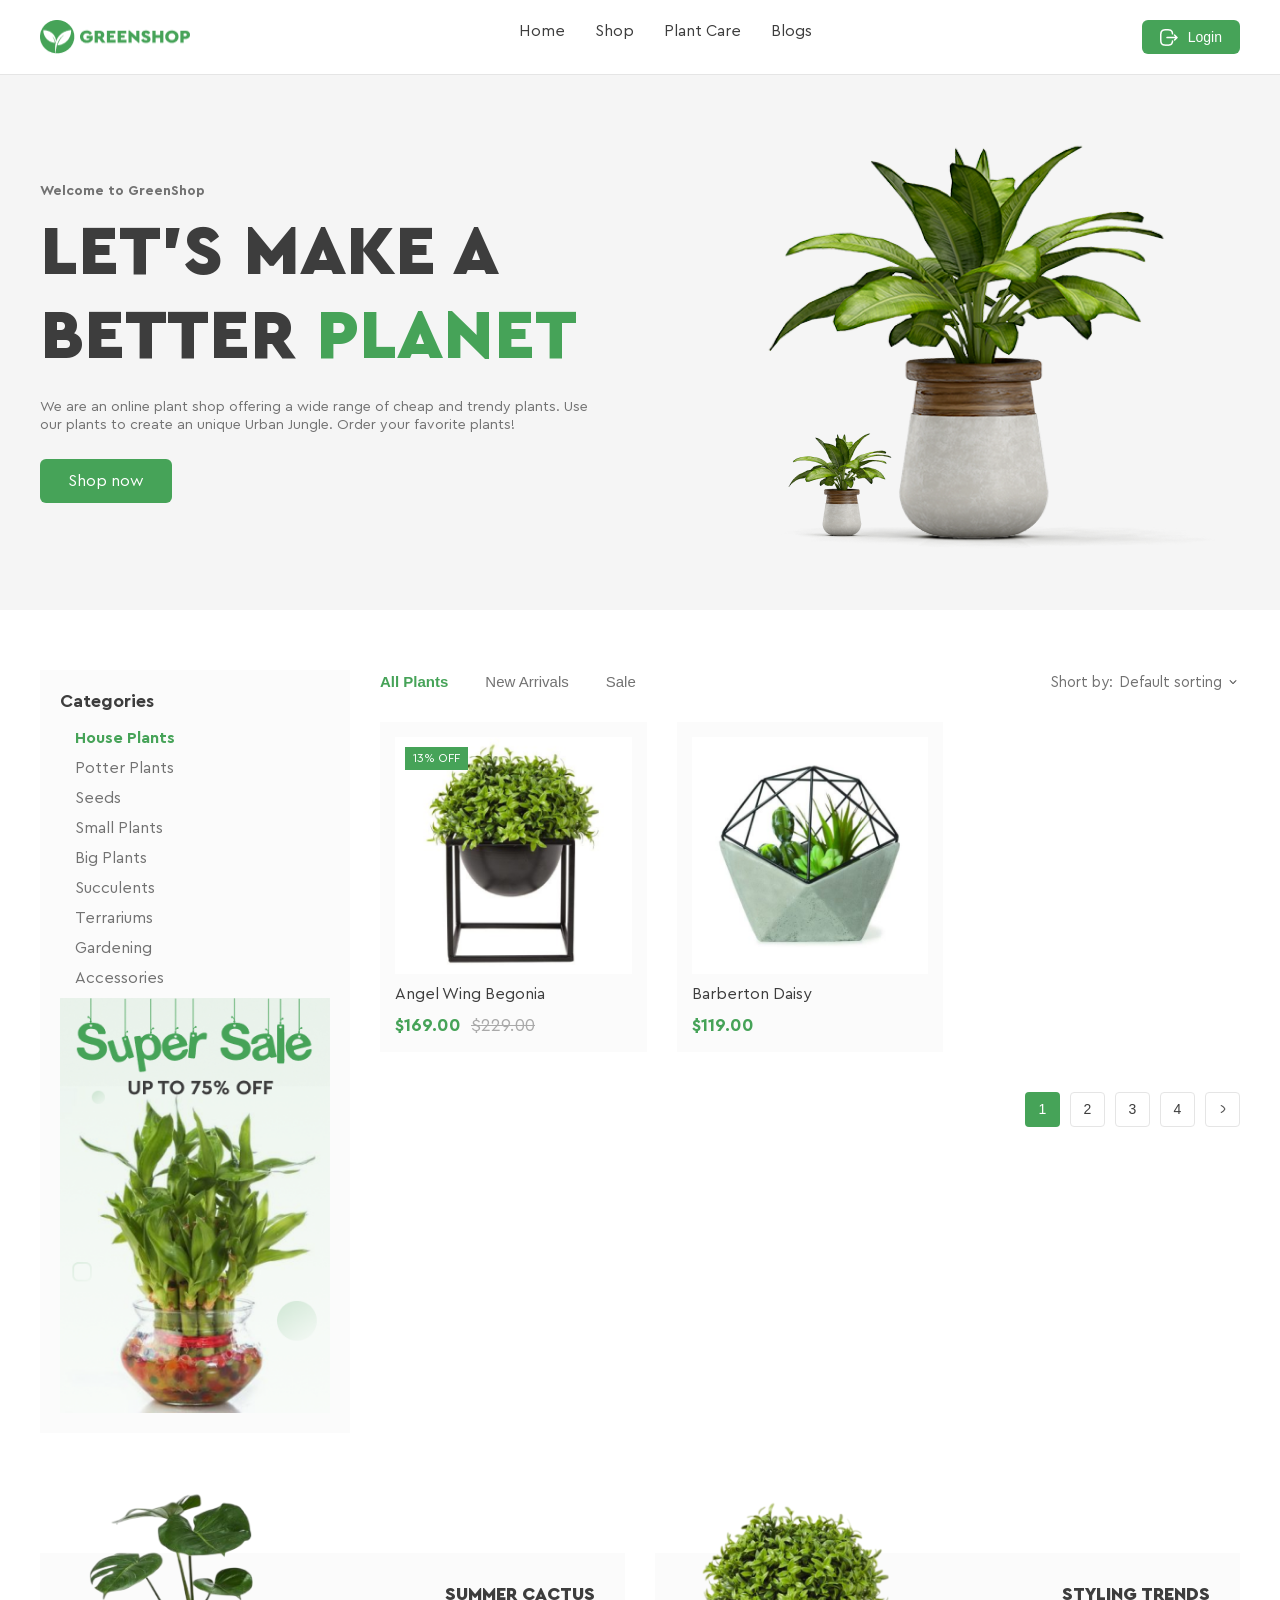
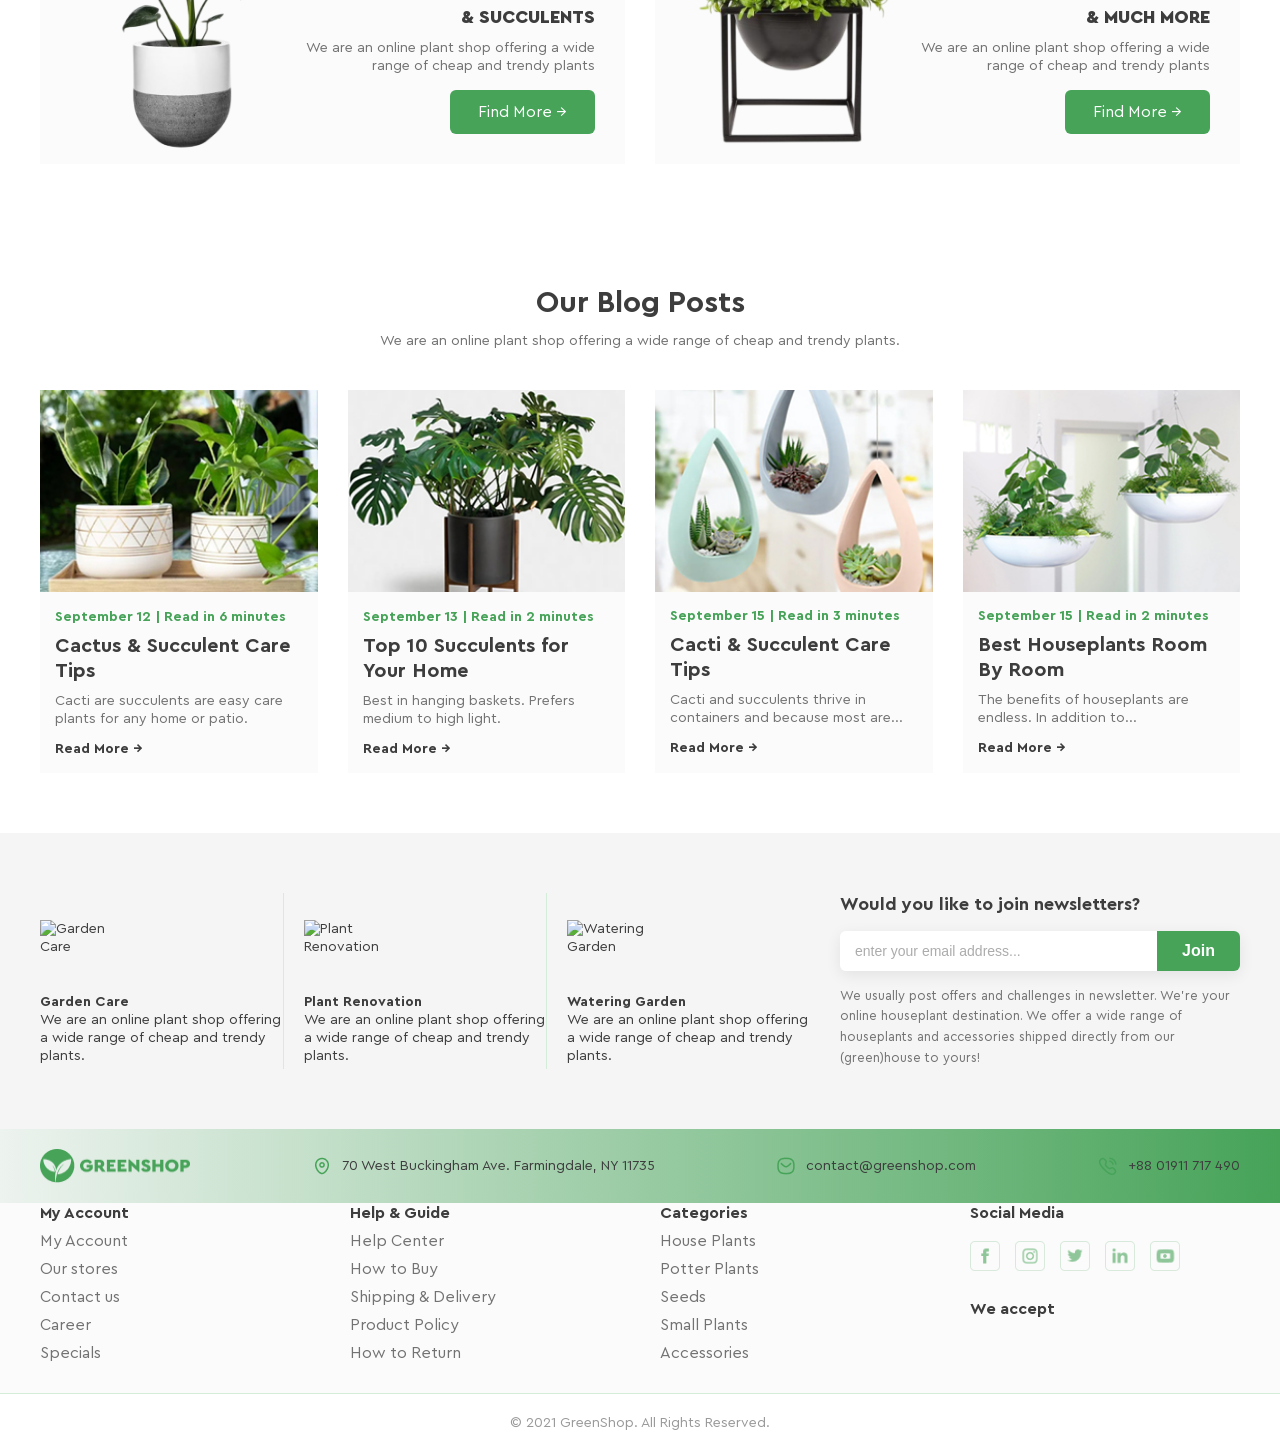
==== index.html @ 014a9e55 "Add gradient" ====
<!DOCTYPE html>
<html lang="en">

<head>
    <meta charset="UTF-8">
    <meta name="viewport" content="width=device-width, initial-scale=1.0">
    <title>Document</title>
    <link rel="stylesheet" href="css/style.css">
</head>

<body>
    <header class="header">
        <div class="container">

            <a href="#" class="logo">
                <img src="images/header/logo.png" alt="GreenShop">
            </a>

            <nav class="nav">
                <ul class="menu">

                    <li class="menu-item">
                        <a href="#" class="menu-link">Home</a>
                    </li>

                    <li class="menu-item parent">
                        <a href="#" class="menu-link">Shop</a>

                        <ul class="child">

                            <li class="parent">
                                <a href="#">Drainage</a>

                                <ul class="child second">
                                    <li><a href="#">Item 1.1</a></li>
                                    <li><a href="#">Item 1.2</a></li>
                                </ul>
                            </li>

                            <li class="parent">
                                <a href="#">Fungicides</a>

                                <ul class="child second">
                                    <li><a href="#">Item 2.1</a></li>
                                    <li><a href="#">Item 2.2</a></li>
                                </ul>
                            </li>

                            <li class="parent">
                                <a href="#">Fertilizer</a>

                                <ul class="child second">
                                    <li><a href="#">Item 3.1</a></li>
                                    <li><a href="#">Item 3.2</a></li>
                                </ul>
                            </li>

                            <li class="parent">
                                <a href="#">Priming</a>

                                <ul class="child second">
                                    <li><a href="#">Item 4.1</a></li>
                                    <li><a href="#">Item 4.2</a></li>
                                </ul>
                            </li>

                        </ul>
                    </li>

                    <li class="menu-item">
                        <a href="#" class="menu-link">Plant Care</a>
                    </li>

                    <li class="menu-item">
                        <a href="#" class="menu-link">Blogs</a>
                    </li>

                </ul>
            </nav>

            <button type="button" class="login-btn">
                <img src="images/header/logout.png" alt="Login icon">
                <span>Login</span>
            </button>

        </div>
    </header>

    <main>
        <section class="hero">
            <div class="container">

                <div class="hero-content">
                    <p class="hero-subtitle">Welcome to GreenShop</p>
                    <h1 class="hero-title">
                        Let’s make a better <span>planet</span>
                    </h1>
                    <p class="hero-text">
                        We are an online plant shop offering a wide range of cheap and trendy plants. Use our plants to
                        create an unique Urban Jungle. Order your favorite plants!
                    </p>
                    <a href="#" class="btn">Shop now</a>
                </div>

                <div class="hero-image">
                    <img src="images/hero/plant.png" alt="Plant">
                </div>

            </div>
        </section>

        <section class="products">
            <div class="container">

                <div class="products-wrapper">

                    <!-- Left -->
                    <aside class="sidebar">

                        <div class="sidebar-top">
                            <h3 class="sidebar-title">Categories</h3>

                            <ul class="category-list">
                                <li class="active">House Plants</li>
                                <li>Potter Plants</li>
                                <li>Seeds</li>
                                <li>Small Plants</li>
                                <li>Big Plants</li>
                                <li>Succulents</li>
                                <li>Terrariums</li>
                                <li>Gardening</li>
                                <li>Accessories</li>
                            </ul>
                        </div>

                        <div class="sale-banner">
                            <img src="images/products/sale.png" alt="Sale">
                        </div>

                    </aside>

                    <!-- Right -->
                    <div class="products-content">

                        <div class="products-top">

                            <div class="tabs">
                                <button class="tab active">All Plants</button>
                                <button class="tab">New Arrivals</button>
                                <button class="tab">Sale</button>
                            </div>

                            <div class="sort">
                                <span class="sort-label">Short by:</span>

                                <div class="select-wrapper">
                                    <select>
                                        <option>Default sorting</option>
                                        <option>Price</option>
                                    </select>
                                </div>
                            </div>

                        </div>


                        <div class="products-grid">

                            <!-- Зі знижкою -->
                            <div class="card">

                                <div class="card-image">
                                    <img src="images/products/cards/2.png" alt="">

                                    <div class="card-actions">
                                        <img src="images/products/actions_card/backet.png" alt="">
                                        <img src="images/products/actions_card/like.png" alt="">
                                        <img src="images/products/actions_card/search.png" alt="">
                                    </div>

                                    <div class="card-sale">13% OFF</div>
                                </div>

                                <p class="card-title">Angel Wing Begonia</p>

                                <div class="card-price">
                                    <span class="price">$169.00</span>
                                    <span class="old-price">$229.00</span>
                                </div>

                            </div>

                            <!-- Без знижки -->
                            <div class="card">

                                <div class="card-image">
                                    <img src="images/products/cards/1.png" alt="">

                                    <div class="card-actions">
                                        <img src="images/products/actions_card/backet.png" alt="">
                                        <img src="images/products/actions_card/like.png" alt="">
                                        <img src="images/products/actions_card/search.png" alt="">
                                    </div>
                                </div>

                                <p class="card-title">Barberton Daisy</p>

                                <div class="card-price">
                                    <span class="price">$119.00</span>
                                </div>

                            </div>


                        </div>

                        <div class="pagination">
                            <button class="page active">1</button>
                            <button class="page">2</button>
                            <button class="page">3</button>
                            <button class="page">4</button>

                            <button class="page next">
                                <img src="images/products/right.png" alt="Next">
                            </button>
                        </div>
                    </div>

                </div>

            </div>
        </section>

        <section class="promo">
            <div class="container promo-wrapper">

                <div class="promo-card">
                    <img src="images/blog/proposed/1.png" alt="">
                    <div class="promo-content">
                        <h3 class="promo-title">SUMMER CACTUS <br>& SUCCULENTS</h3>
                        <p>We are an online plant shop offering a wide range of cheap and trendy plants</p>
                        <a href="#" class="btn">Find More →</a>
                    </div>
                </div>

                <div class="promo-card">
                    <img src="images/blog/proposed/2.png" alt="">
                    <div class="promo-content">
                        <h3 class="promo-title">STYLING TRENDS <br>& MUCH MORE</h3>
                        <p>We are an online plant shop offering a wide range of cheap and trendy plants</p>
                        <a href="#" class="btn">Find More →</a>
                    </div>
                </div>

            </div>
        </section>

        <section class="blog">
            <div class="container">

                <h2 class="blog-title">Our Blog Posts</h2>
                <p class="blog-subtitle">
                    We are an online plant shop offering a wide range of cheap and trendy plants.
                </p>

                <div class="blog-wrapper">

                    <div class="blog-card">
                        <img src="images/blog/posts/01.png" alt="">

                        <div class="blog-content">
                            <p class="blog-meta">September 12 | Read in 6 minutes</p>
                            <h4 class="blog-name">Cactus & Succulent Care Tips</h4>
                            <p class="blog-text">Cacti are succulents are easy care plants for any home or patio.</p>
                            <a href="#">Read More →</a>
                        </div>
                    </div>

                    <div class="blog-card">
                        <img src="images/blog/posts/02.png" alt="">

                        <div class="blog-content">
                            <p class="blog-meta">September 13 | Read in 2 minutes</p>
                            <h4 class="blog-name">Top 10 Succulents for Your Home</h4>
                            <p class="blog-text">Best in hanging baskets. Prefers medium to high light.</p>
                            <a href="#">Read More →</a>
                        </div>
                    </div>

                    <div class="blog-card">
                        <img src="images/blog/posts/03.png" alt="">

                        <div class="blog-content">
                            <p class="blog-meta">September 15 | Read in 3 minutes</p>
                            <h4 class="blog-name">Cacti & Succulent Care Tips</h4>
                            <p class="blog-text">Cacti and succulents thrive in containers and because most are...</p>
                            <a href="#">Read More →</a>
                        </div>
                    </div>

                    <div class="blog-card">
                        <img src="images/blog/posts/04.png" alt="">

                        <div class="blog-content">
                            <p class="blog-meta">September 15 | Read in 2 minutes</p>
                            <h4 class="blog-name">Best Houseplants Room By Room</h4>
                            <p class="blog-text">The benefits of houseplants are endless. In addition to...</p>
                            <a href="#">Read More →</a>
                        </div>
                    </div>

                </div>

            </div>
        </section>

        <section class="features">
            <div class="container features-wrapper">

                <div class="features-items">

                    <div class="feature">
                        <div class="feature-icon">
                            <img src="images/features/1.png" alt="Garden Care">
                        </div>
                        <h4>Garden Care</h4>
                        <p>We are an online plant shop offering a wide range of cheap and trendy plants.</p>
                    </div>

                    <div class="feature">
                        <div class="feature-icon">
                            <img src="images/features/2.png" alt="Plant Renovation">
                        </div>
                        <h4>Plant Renovation</h4>
                        <p>We are an online plant shop offering a wide range of cheap and trendy plants.</p>
                    </div>

                    <div class="feature">
                        <div class="feature-icon">
                            <img src="images/features/3.png" alt="Watering Garden">
                        </div>
                        <h4>Watering Garden</h4>
                        <p>We are an online plant shop offering a wide range of cheap and trendy plants.</p>
                    </div>
                </div>

                <div class="newsletter">
                    <h4 class="newsletter-title">
                        Would you like to join newsletters?
                    </h4>

                    <div class="newsletter-form">
                        <input type="email" placeholder="enter your email address...">
                        <button>Join</button>
                    </div>

                    <p class="newsletter-text">
                        We usually post offers and challenges in newsletter. We're your online houseplant destination.
                        We offer a wide range of houseplants and accessories shipped directly from our (green)house to
                        yours!
                    </p>
                </div>

            </div>
        </section>

        <section class="contacts">
            <div class="container contacts-wrapper">

                <div class="contact-item logo">
                    <img src="images/header/logo.png" alt="GreenShop">
                </div>

                <div class="contact-item">
                    <img src="images/contacts/location.png" alt="">
                    <span>70 West Buckingham Ave. Farmingdale, NY 11735</span>
                </div>

                <div class="contact-item">
                    <img src="images/contacts/mail.png" alt="">
                    <span>contact@greenshop.com</span>
                </div>

                <div class="contact-item">
                    <img src="images/contacts/phone.png" alt="">
                    <span>+88 01911 717 490</span>
                </div>

            </div>
        </section>

        <footer class="footer">
            <div class="container footer-wrapper">

                <div class="footer-col">
                    <h4>My Account</h4>
                    <a href="#">My Account</a>
                    <a href="#">Our stores</a>
                    <a href="#">Contact us</a>
                    <a href="#">Career</a>
                    <a href="#">Specials</a>
                </div>

                <div class="footer-col">
                    <h4>Help & Guide</h4>
                    <a href="#">Help Center</a>
                    <a href="#">How to Buy</a>
                    <a href="#">Shipping & Delivery</a>
                    <a href="#">Product Policy</a>
                    <a href="#">How to Return</a>
                </div>

                <div class="footer-col">
                    <h4>Categories</h4>
                    <a href="#">House Plants</a>
                    <a href="#">Potter Plants</a>
                    <a href="#">Seeds</a>
                    <a href="#">Small Plants</a>
                    <a href="#">Accessories</a>
                </div>

                <div class="footer-col">
                    <h4>Social Media</h4>

                    <div class="social">
                        <a href="#"><img src="images/footer/Facebook.png" alt=""></a>
                        <a href="#"><img src="images/footer/Instagram.png" alt=""></a>
                        <a href="#"><img src="images/footer/Twitter.png" alt=""></a>
                        <a href="#"><img src="images/footer/Linkidin.png" alt=""></a>
                        <a href="#"><img src="images/footer/Youtube.png" alt=""></a>
                    </div>

                    <h4 class="pay-title">We accept</h4>

                    <div class="payments">
                        <img src="images/footer/Accept.png" alt="">
                    </div>
                </div>
            </div>

            <div class="copyright">
                <p>
                    © 2021 GreenShop. All Rights Reserved.
                </p>
            </div>

        </footer>
    </main>

</body>

</html>
---- css/style.css ----
@import url("fonts.css");

:root {
  --primary-color: #46a358;
  --secondary-color: #d4edd9;
  --menu-color: #edf3ef;
  --text-color: #3d3d3d;
  --light-text: #727272;
  --bg-color: #ffffff;
  --section-bg: #f5f5f5;
  --card-bg: #fbfbfb;
}

* {
  margin: 0;
  padding: 0;
  box-sizing: border-box;
}

body {
  font-family: "Cera Pro", sans-serif;
  background-color: var(--bg-color);
  color: var(--text-color);
}

a {
  text-decoration: none;
  color: inherit;
}

ul {
  list-style: none;
}

.container {
  max-width: 1200px;
  margin: 0 auto;
}

/* -------------------------------------------------------------------- */

.header {
  padding: 20px 0;
  border-bottom: 1px solid #e5e5e5;
}

.header .container {
  text-align: center;
}

.header .container::after {
  content: "";
  display: block;
  clear: both;
}

.logo,
.nav,
.login-btn {
  display: inline-block;
  vertical-align: middle;
}

.logo {
  float: left;
}

.login-btn {
  float: right;
}

.nav {
  text-align: center;
}

/* -------------------------------------------------------------------- */

.logo img {
  display: block;
  height: 34px;
  width: auto;
}

.menu {
  display: flex;
  gap: 30px;
}

.menu-item {
  position: relative;
}

.menu-link {
  position: relative;
  padding-bottom: 15px;
  text-decoration: none;
  color: #3d3d3d;
}

.menu-link::after {
  content: "";
  position: absolute;
  left: 0;
  bottom: -2px;
  width: 100%;
  height: 2px;
  background: var(--primary-color);
  opacity: 0;
}

.menu-item:hover > .menu-link::after {
  opacity: 1;
}

/* БАГАТОРІВНЕНЕ МЕНЮ ТУТ */
/* -------------------------------------------------------------------- */

.child {
  position: absolute;
  top: calc(100% + 17px);
  left: 0;

  background: var(--menu-color);
  min-width: 180px;

  display: none;
}

.parent:hover > .child {
  display: block;
}

.child li {
  position: relative;
}

.child li a {
  display: block;
  padding: 12px 20px;
  color: var(--text-color);
  text-decoration: none;
  text-align: left;
}

.child li:hover {
  background: var(--primary-color);
}

.child li:hover > a {
  color: #fff;
}

.child li.parent > a::after {
  content: "›";
  position: absolute;
  right: 15px;

  opacity: 0;
  transition: 0.2s;
}

.child li.parent:hover > a::after {
  opacity: 1;
  color: #fff;
}

.child.second {
  position: absolute;
  top: 0;
  left: calc(100% + 2px);

  background: var(--menu-color);
  min-width: 180px;

  display: none;
}

.child li.parent:hover > .child.second {
  display: block;
}

/* -------------------------------------------------------------------- */

.login-btn {
  display: inline-block;
  vertical-align: middle;

  padding: 8px 18px;
  background-color: var(--primary-color);
  color: #fff;
  border: none;
  border-radius: 6px;
  font-size: 14px;
  cursor: pointer;
}

.login-btn img {
  vertical-align: middle;
  margin-right: 6px;
}

.login-btn span {
  vertical-align: middle;
}

/* -------------------------------------------------------------------- */

.hero {
  background-color: var(--section-bg);
  padding: 40px 0;
  font-size: 0;
}

.hero-content,
.hero-image {
  display: inline-block;
  vertical-align: middle;
  font-size: 16px;
}

.hero-content {
  width: 50%;
}

.hero-image {
  width: 49%;
  text-align: right;
}

.hero-image img {
  max-width: 100%;
}

.hero-subtitle {
  font-size: 14px;
  font-weight: 700;
  color: var(--light-text);
  margin-bottom: 10px;
}

.hero-title {
  font-size: 70px;
  font-weight: 900;
  margin-bottom: 20px;
  line-height: 1.2;
  text-transform: uppercase;
}

.hero-title span {
  color: var(--primary-color);
}

.hero-text {
  font-size: 14px;
  color: var(--light-text);
  margin-bottom: 25px;
  max-width: 550px;
  font-weight: 400;
}

.btn {
  display: inline-block;
  padding: 12px 28px;
  background-color: var(--primary-color);
  color: #fff;
  border-radius: 6px;
  font-size: 16px;
}

/* PRODUCTS */
.products {
  padding: 60px 0;
}

.products-wrapper {
  display: flex;
  gap: 30px;
}

.sidebar {
  width: 310px;
  background-color: var(--card-bg);
  padding: 20px;
  display: flex;
  flex-direction: column;
}

.sidebar-title {
  font-size: 18px;
  font-weight: 700;
  margin-bottom: 15px;
}

.category-list li {
  margin-bottom: 10px;
  margin-left: 15px;
  color: var(--light-text);
  cursor: pointer;
  transition: 0.2s;
}

.category-list li:hover {
  color: var(--primary-color);
}

.category-list li.active {
  color: var(--primary-color);
  font-weight: 600;
}

/* -------------------------------------------------------------------- */

.sale-banner {
  margin-top: auto;
}

.sale-banner img {
  width: 100%;
  display: block;
}

/* -------------------------------------------------------------------- */

.products-content {
  flex: 1;
}

.products-top {
  display: flex;
  justify-content: space-between;
  align-items: center;
  margin-bottom: 30px;
}

.tabs {
  display: flex;
  gap: 37px;
}

.tab {
  background: none;
  border: none;
  padding: 0;
  margin: 0;
  font-size: 15px;
  font-weight: 400;
  color: var(--light-text);
  cursor: pointer;
}

.tab.active {
  color: var(--primary-color);
  font-weight: 600;
}

/* -------------------------------------------------------------------- */

.sort {
  display: flex;
  align-items: center;
  gap: 6px;
  margin-top: 2px;
}

.sort-label {
  font-size: 15px;
  font-weight: 400;
  color: var(--light-text);
}

/* -------------------------------------------------------------------- */

.select-wrapper {
  position: relative;
  display: inline-block;
}

.select-wrapper select {
  appearance: none;
  border: none;
  background: none;
  font-family: "Cera Pro", sans-serif;
  font-size: 15px;
  color: var(--light-text);
  cursor: pointer;
  padding-right: 18px;
}

.select-wrapper::after {
  content: "";
  position: absolute;
  right: 2px;
  top: 50%;
  transform: translateY(-50%);
  width: 10px;
  height: 10px;
  background: url("../images/products/down.png");
  background-size: contain;
  pointer-events: none;
}

/* -------------------------------------------------------------------- */

.products-grid {
  display: flex;
  flex-wrap: wrap;
  gap: 30px;
}

.card {
  width: calc(33.333% - 20px);
  background: var(--card-bg);
  padding: 15px;
  transition: 0.3s;
  position: relative;
}

.card::before {
  content: "";
  position: absolute;
  top: 0;
  left: 0;

  width: 100%;
  height: 2px;
  background: var(--primary-color);

  opacity: 0;
}

.card:hover::before {
  opacity: 1;
}

.card-image {
  position: relative;
}

.card-image img {
  width: 100%;
  display: block;
}

.card-actions {
  position: absolute;
  bottom: 15px;
  left: 50%;
  transform: translateX(-50%);

  display: flex;
  gap: 15px;

  opacity: 0;
  transition: 0.3s;
}

.card-actions img {
  width: 35px;
  height: 35px;
  background: #fff;
  padding: 7px;
  border-radius: 20%;
  cursor: pointer;
}

.card:hover .card-actions {
  opacity: 1;
}

/* -------------------------------------------------------------------- */

.card-sale {
  position: absolute;
  top: 10px;
  left: 10px;

  background: var(--primary-color);
  color: #fff;
  font-size: 12px;
  padding: 4px 8px;
}

.card-title {
  margin: 10px 0;
  font-size: 16px;
  font-weight: 400;
}

.card-price {
  display: flex;
  gap: 10px;
  align-items: center;
}

.price {
  color: var(--primary-color);
  font-size: 18px;
  font-weight: 600;
}

.old-price {
  color: #aaa;
  text-decoration: line-through;
  font-size: 18px;
}

/* -------------------------------------------------------------------- */

.pagination {
  display: flex;
  justify-content: flex-end;
  gap: 10px;
  margin-top: 40px;
}

.page {
  width: 35px;
  height: 35px;
  border: 1px solid #e5e5e5;
  background: #fff;
  border-radius: 4px;
  font-size: 14px;
  color: #3d3d3d;
  cursor: pointer;
  transition: 0.2s;
  display: flex;
  align-items: center;
  justify-content: center;
}

.page:hover {
  border-color: var(--primary-color);
  color: var(--primary-color);
}

.page.active {
  background: var(--primary-color);
  color: #fff;
  border: none;
}

.page.next img {
  width: 12px;
  height: 12px;
}

/* PROMO */
/* -------------------------------------------------------------------- */
.promo {
  padding: 60px 0;
}

.promo-wrapper {
  display: flex;
  gap: 30px;
}

.promo-card {
  position: relative;
  flex: 1;
  background: var(--card-bg);
  padding: 30px;

  display: flex;
  align-items: center;
  justify-content: flex-end;
}

.promo-card img {
  position: absolute;
  left: 10px;
  bottom: 10px;
  width: 260px;
}

.promo-content {
  max-width: 300px;
  text-align: right;
}

.promo-content h3 {
  font-size: 18px;
  margin-bottom: 10px;
  font-weight: 900;
}

.promo-content p {
  font-size: 14px;
  color: var(--light-text);
  margin-bottom: 15px;
  font-weight: 400;
}

/* BLOG */
/* -------------------------------------------------------------------- */
.blog {
  padding: 60px 0;
}

.blog-title {
  text-align: center;
  font-size: 30px;
  font-weight: 700;
  margin-bottom: 10px;
}

.blog-subtitle {
  text-align: center;
  color: var(--light-text);
  font-size: 14px;
  font-weight: 400;
  margin-bottom: 40px;
}

.blog-wrapper {
  display: flex;
  gap: 30px;
}

.blog-card {
  flex: 1;
  background: var(--card-bg);
}

.blog-card img {
  width: 100%;
  display: block;
}

.blog-content {
  padding: 15px;
}

.blog-meta {
  font-size: 14px;
  font-weight: 700;
  color: var(--primary-color);
  margin-bottom: 8px;
}

.blog-name {
  font-size: 20px;
  font-weight: 700;
  margin-bottom: 8px;
}

.blog-text {
  font-size: 14px;
  font-weight: 400;
  color: var(--light-text);
  margin-bottom: 10px;
}

.blog-card a {
  font-size: 14px;
  font-weight: 700;
  color: var(--text-color);
}

.blog-card a:hover {
  color: var(--primary-color);
}

/* FEATURES */
/* -------------------------------------------------------------------- */

.features {
  padding: 60px 0;
  background: var(--section-bg);
}

.features-wrapper {
  display: flex;
  gap: 30px;
}

.features-items {
  display: flex;
  flex: 2;
  gap: 20px;
  font-size: 14px;
  font-weight: 400;
}

.feature {
  flex: 1;
  position: relative;
}

.feature:not(:last-child) {
  border-right: 1px solid var(--secondary-color);
}

.feature-icon {
  width: 90px;
  height: 90px;
  margin-bottom: 10px;

  display: flex;
  align-items: center;
  justify-content: center;
}

/* NEWSLETTER */
/* -------------------------------------------------------------------- */
.newsletter-title {
  font-size: 18px;
  font-weight: 700;
  margin-bottom: 15px;
}

.newsletter-form {
  display: flex;
  border-radius: 6px;
  overflow: hidden;
  margin-bottom: 15px;
  box-shadow: 0 4px 15px rgba(0, 0, 0, 0.08);
}

.newsletter-form input {
  flex: 1;
  padding: 12px 15px;
  border: none;
  background: #ffffff;
  font-size: 14px;
  outline: none;
}

.newsletter-form input::placeholder {
  color: #acacac;
}

.newsletter-form button {
  background: var(--primary-color);
  color: #fff;
  border: none;
  padding: 0 25px;
  font-size: 16px;
  font-weight: 600;
  cursor: pointer;
}

.newsletter-text {
  font-size: 13px;
  line-height: 1.6;
  color: var(--light-text);
  max-width: 400px;
}

/* CONTACTS */
/* -------------------------------------------------------------------- */

.contacts {
  background: linear-gradient(90deg, #edf3ef, #46a358);
  padding: 20px 0;
}

.contacts-wrapper {
  display: flex;
  align-items: center;
  justify-content: space-between;
}

.contact-item {
  display: flex;
  align-items: center;
  gap: 10px;
  color: var(--text-color);
  font-size: 14px;
}

.contact-item img {
  width: 20px;
}

.logo img {
  width: 150px;
}

/* FOOTER */
/* -------------------------------------------------------------------- */
.footer {
  background: var(--card-bg);
}

.footer-wrapper {
  display: flex;
  gap: 40px;
}

.footer-col {
  flex: 1;
  display: flex;
  flex-direction: column;
  gap: 8px;
}

.footer-col a {
  color: var(--light-text);
}

.footer-col a:hover {
  color: var(--primary-color);
}

/* SOCIAL */
.social {
  display: flex;
  gap: 15px;
  margin: 10px 0 20px;
}

.social a {
  width: 30px;
  height: 30px;

  display: flex;
  align-items: center;
  justify-content: center;
}

.social img {
  width: 30px;
  height: auto;
  display: block;
}

/* PAYMENTS */
.payments {
  display: flex;
  gap: 10px;
  align-items: center;
}

.payments img {
  height: 25px;
}

/* COPYRIGHT */
.copyright {
  text-align: center;
  margin-top: 30px;
  font-size: 14px;
  color: #999;
  background: var(--bg-color);
  padding: 20px 0;
  border-top: 1px solid var(--secondary-color);
}
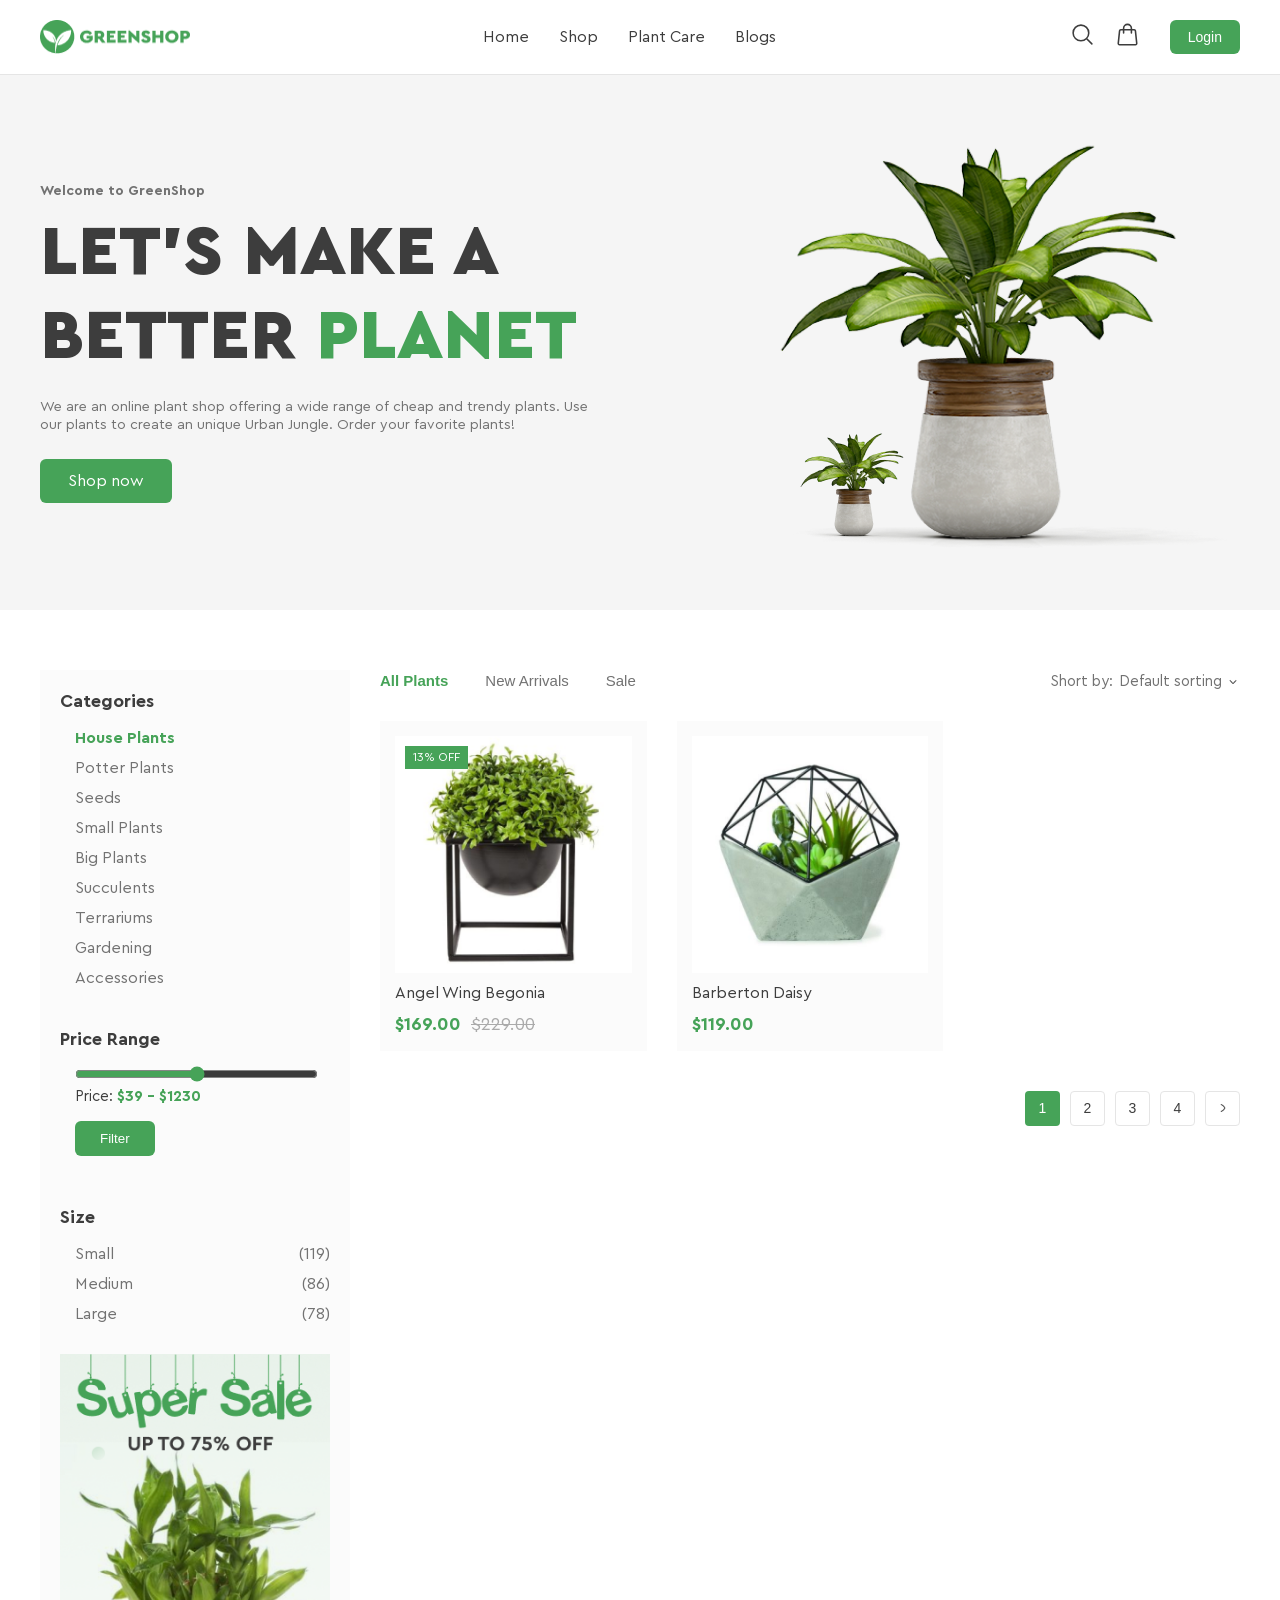
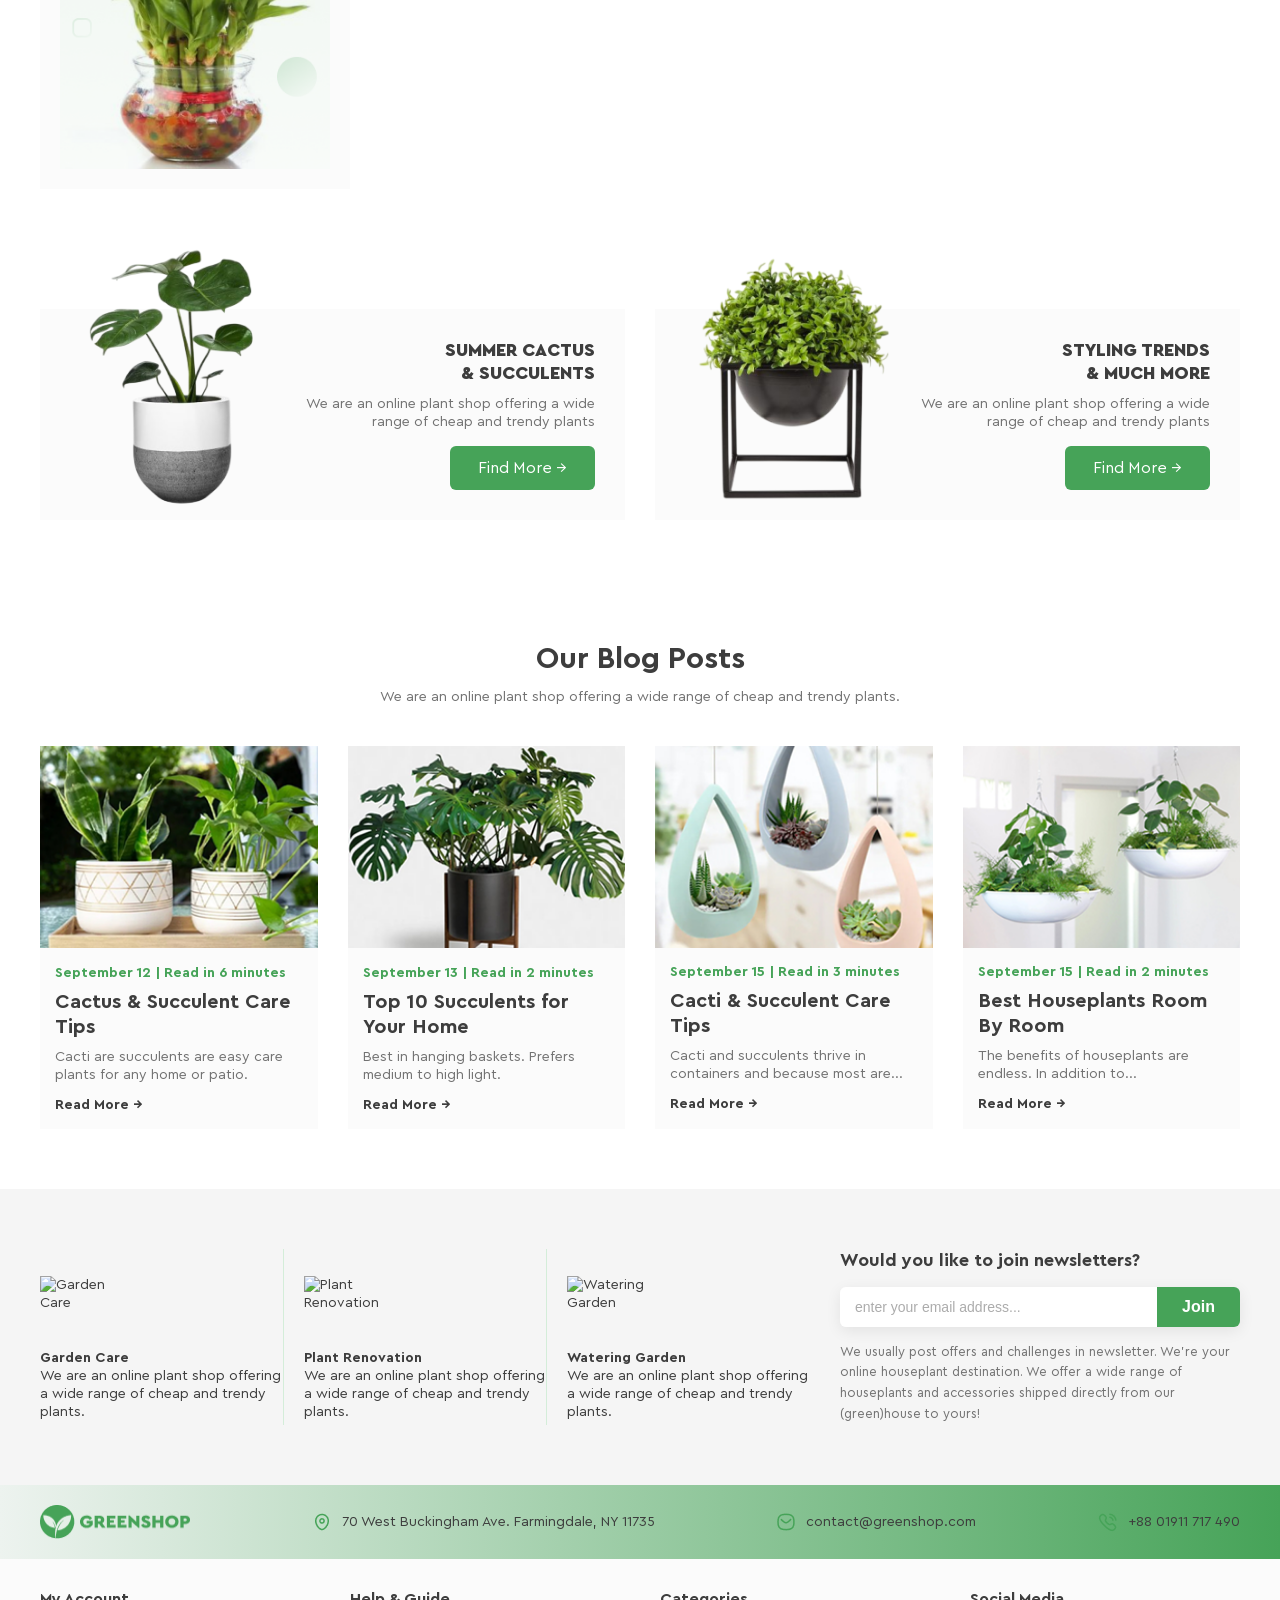
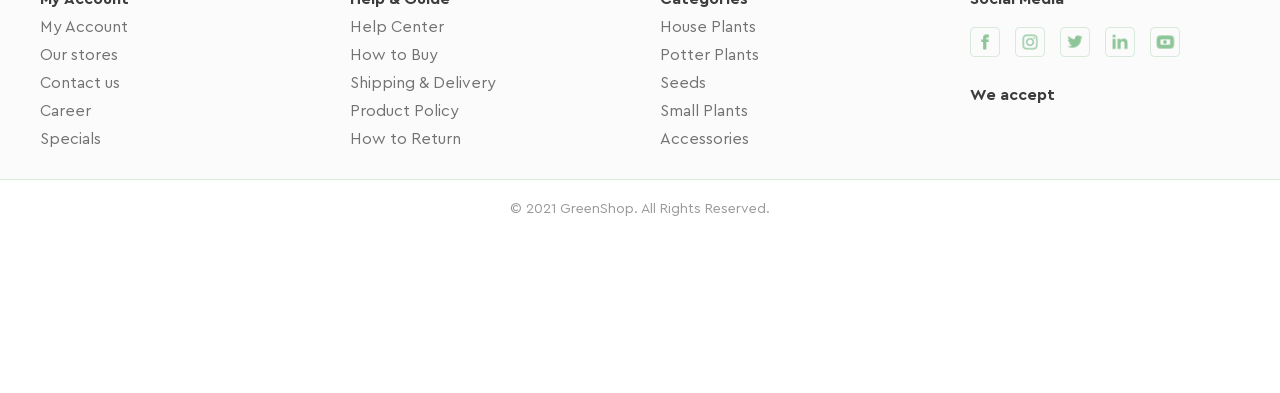
==== commit 01bda829: "Add svg icon in navbar with animations" ====
--- a/index.html
+++ b/index.html
@@ -78,10 +78,29 @@
                 </ul>
             </nav>
 
-            <button type="button" class="login-btn">
-                <img src="images/header/logout.png" alt="Login icon">
-                <span>Login</span>
-            </button>
+            <div class="header-right">
+
+                <div class="header-icons">
+
+                    <a href="#">
+                        <svg class="icon">
+                            <use href="#search"></use>
+                        </svg>
+                    </a>
+
+                    <a href="#" class="cart">
+                        <svg class="icon">
+                            <use href="#cart"></use>
+                        </svg>
+                    </a>
+
+                </div>
+
+                <button type="button" class="login-btn">
+                    <span>Login</span>
+                </button>
+
+            </div>
 
         </div>
     </header>
@@ -133,6 +152,28 @@
                             </ul>
                         </div>
 
+                        <div class="price-range">
+                            <h3 class="sidebar-title">Price Range</h3>
+
+                            <input type="range" class="range">
+
+                            <p class="price-text">
+                                Price: <span>$39 - $1230</span>
+                            </p>
+
+                            <button class="filter-btn">Filter</button>
+                        </div>
+
+                        <div class="size">
+                            <h3 class="sidebar-title">Size</h3>
+
+                            <ul class="size-list">
+                                <li>Small <span>(119)</span></li>
+                                <li>Medium <span>(86)</span></li>
+                                <li>Large <span>(78)</span></li>
+                            </ul>
+                        </div>
+
                         <div class="sale-banner">
                             <img src="images/products/sale.png" alt="Sale">
                         </div>
@@ -447,6 +488,23 @@
         </footer>
     </main>
 
+    <!-- SVG іконки -->
+    <svg xmlns="http://www.w3.org/2000/svg">
+        <!-- SEARCH -->
+        <symbol id="search" viewBox="0 0 24 24">
+            <path stroke-linecap="round" stroke-linejoin="round"
+                d="m21 21-5.197-5.197m0 0A7.5 7.5 0 1 0 5.196 5.196a7.5 7.5 0 0 0 10.607 10.607Z" stroke="currentColor"
+                stroke-width="1.5" fill="none" />
+        </symbol>
+
+        <!-- CART -->
+        <symbol id="cart" viewBox="0 0 24 24">
+            <path stroke-linecap="round" stroke-linejoin="round"
+                d="M15.75 10.5V6a3.75 3.75 0 1 0-7.5 0v4.5m11.356-1.993 1.263 12c.07.665-.45 1.243-1.119 1.243H4.25a1.125 1.125 0 0 1-1.12-1.243l1.264-12A1.125 1.125 0 0 1 5.513 7.5h12.974c.576 0 1.059.435 1.119 1.007Z"
+                stroke="currentColor" stroke-width="1.5" fill="none" />
+        </symbol>
+    </svg>
+
 </body>
 
 </html>
--- a/css/style.css
+++ b/css/style.css
@@ -45,32 +45,36 @@
 }
 
 .header .container {
-  text-align: center;
-}
-
-.header .container::after {
-  content: "";
-  display: block;
-  clear: both;
-}
-
-.logo,
-.nav,
-.login-btn {
-  display: inline-block;
-  vertical-align: middle;
-}
-
-.logo {
-  float: left;
-}
-
-.login-btn {
-  float: right;
-}
-
-.nav {
-  text-align: center;
+  display: flex;
+  align-items: center;
+  justify-content: space-between;
+}
+
+/* ДОДАЛА ІКОНКИ В НАВБАР */
+/* -------------------------------------------------------------------- */
+
+.header-right {
+  display: flex;
+  align-items: center;
+  gap: 30px;
+}
+
+.header-icons {
+  display: flex;
+  gap: 20px;
+}
+
+.icon {
+  width: 25px;
+  height: 25px;
+  color: var(--text-color);
+  stroke: currentColor;
+  transition: 0.2s;
+}
+
+.icon:hover {
+  color: var(--primary-color);
+  transform: scale(1.2);
 }
 
 /* -------------------------------------------------------------------- */
@@ -182,9 +186,6 @@
 /* -------------------------------------------------------------------- */
 
 .login-btn {
-  display: inline-block;
-  vertical-align: middle;
-
   padding: 8px 18px;
   background-color: var(--primary-color);
   color: #fff;
@@ -204,26 +205,23 @@
 }
 
 /* -------------------------------------------------------------------- */
-
 .hero {
   background-color: var(--section-bg);
   padding: 40px 0;
-  font-size: 0;
-}
-
-.hero-content,
+}
+
+.hero .container {
+  display: flex;
+  align-items: center;
+  justify-content: space-between;
+}
+
+.hero-content {
+  flex: 1;
+}
+
 .hero-image {
-  display: inline-block;
-  vertical-align: middle;
-  font-size: 16px;
-}
-
-.hero-content {
-  width: 50%;
-}
-
-.hero-image {
-  width: 49%;
+  flex: 1;
   text-align: right;
 }
 
@@ -255,7 +253,6 @@
   color: var(--light-text);
   margin-bottom: 25px;
   max-width: 550px;
-  font-weight: 400;
 }
 
 .btn {
@@ -308,6 +305,60 @@
   font-weight: 600;
 }
 
+/* ДОДАНО ФІЛЬТР В SIDEBAR */
+/* -------------------------------------------------------------------- */
+.price-range {
+  margin-top: 30px;
+  margin-bottom: 20px;
+}
+
+.range {
+  margin-left: 15px;
+  width: 90%;
+  accent-color: var(--primary-color);
+}
+
+.price-text {
+  margin-left: 15px;
+  font-size: 15px;
+  margin-bottom: 15px;
+}
+
+.price-text span {
+  color: var(--primary-color);
+  font-weight: 600;
+}
+
+.filter-btn {
+  margin-left: 15px;
+  background: var(--primary-color);
+  color: #fff;
+  border: none;
+  padding: 10px 25px;
+  border-radius: 6px;
+  cursor: pointer;
+}
+
+/* SIZE */
+.size {
+  margin-top: 30px;
+  margin-bottom: 20px;
+}
+
+.size-list li {
+  display: flex;
+  justify-content: space-between;
+  margin-bottom: 10px;
+  color: var(--light-text);
+  cursor: pointer;
+  transition: 0.2s;
+  margin-left: 15px;
+}
+
+.size-list li:hover {
+  color: var(--primary-color);
+}
+
 /* -------------------------------------------------------------------- */
 
 .sale-banner {
@@ -372,7 +423,8 @@
 
 .select-wrapper {
   position: relative;
-  display: inline-block;
+  display: flex;
+  align-items: center;
 }
 
 .select-wrapper select {
@@ -784,6 +836,7 @@
 }
 
 .footer-wrapper {
+  padding-top: 30px;
   display: flex;
   gap: 40px;
 }
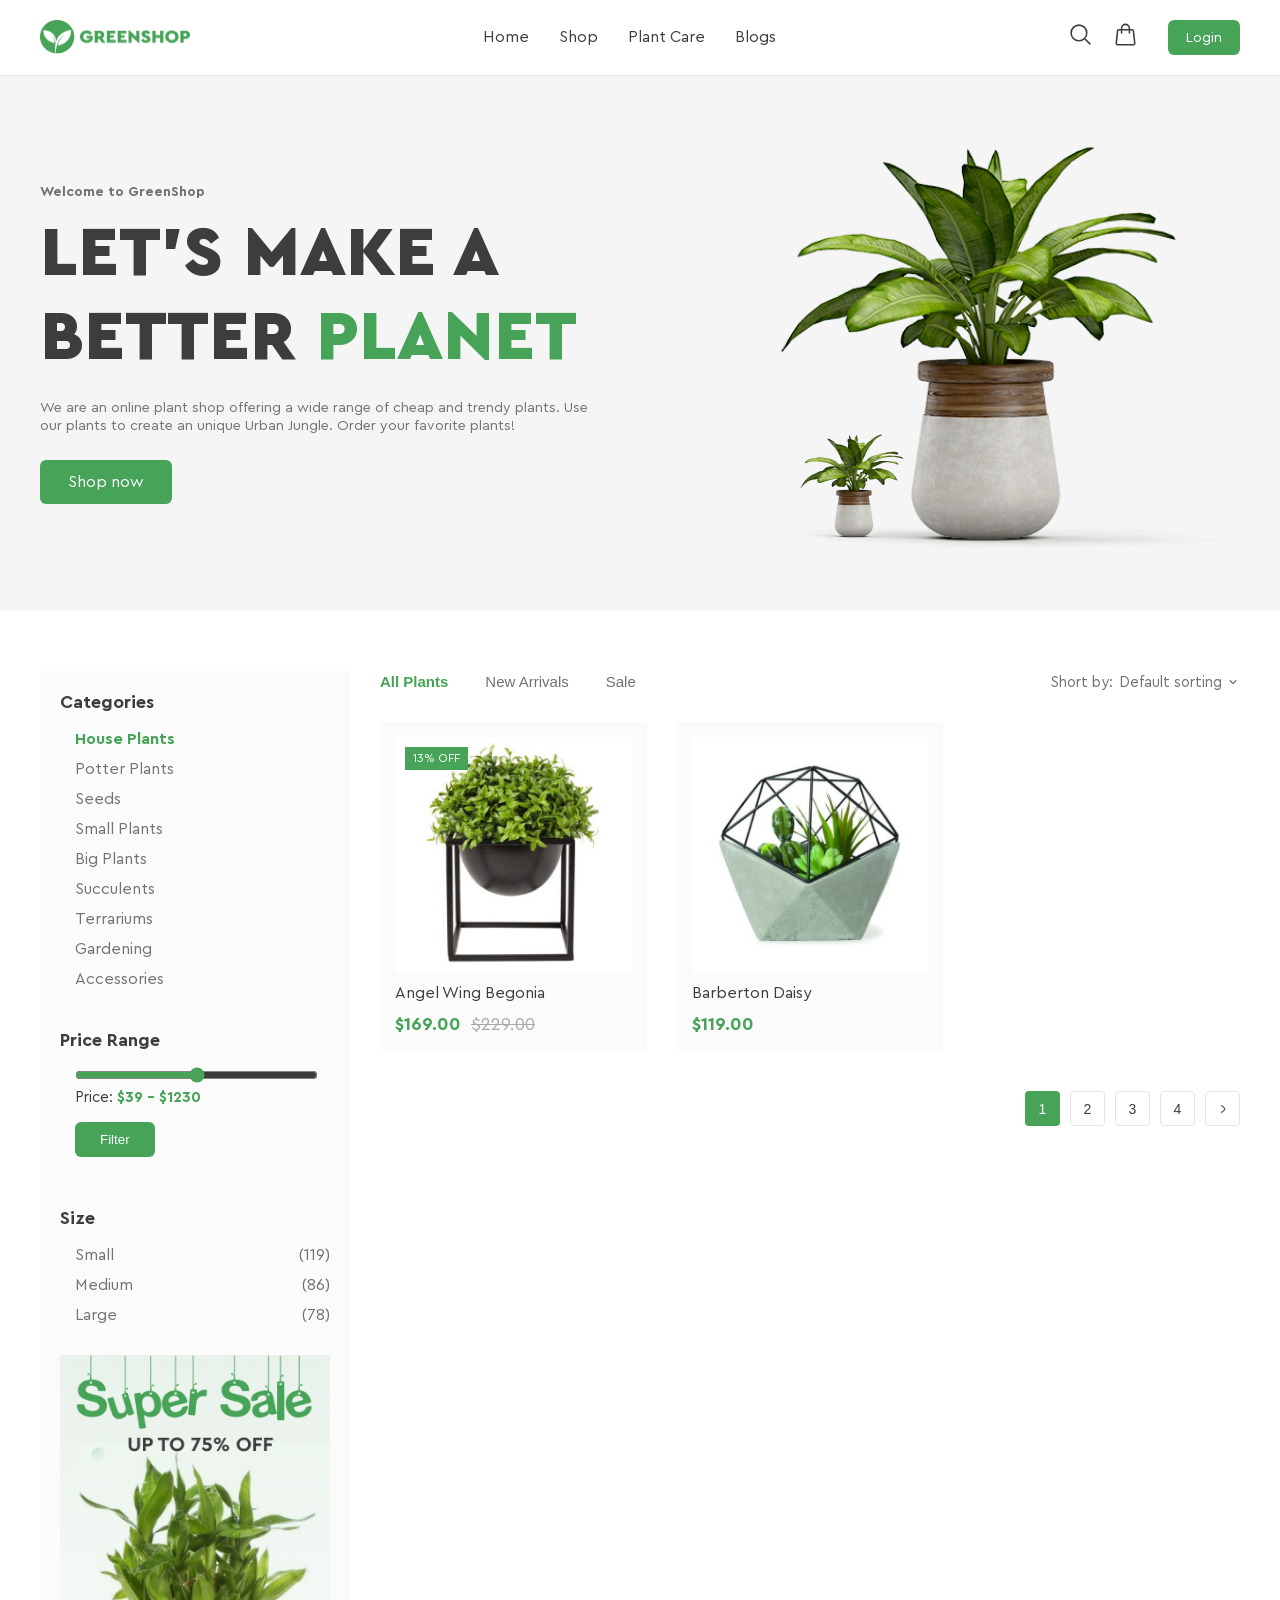
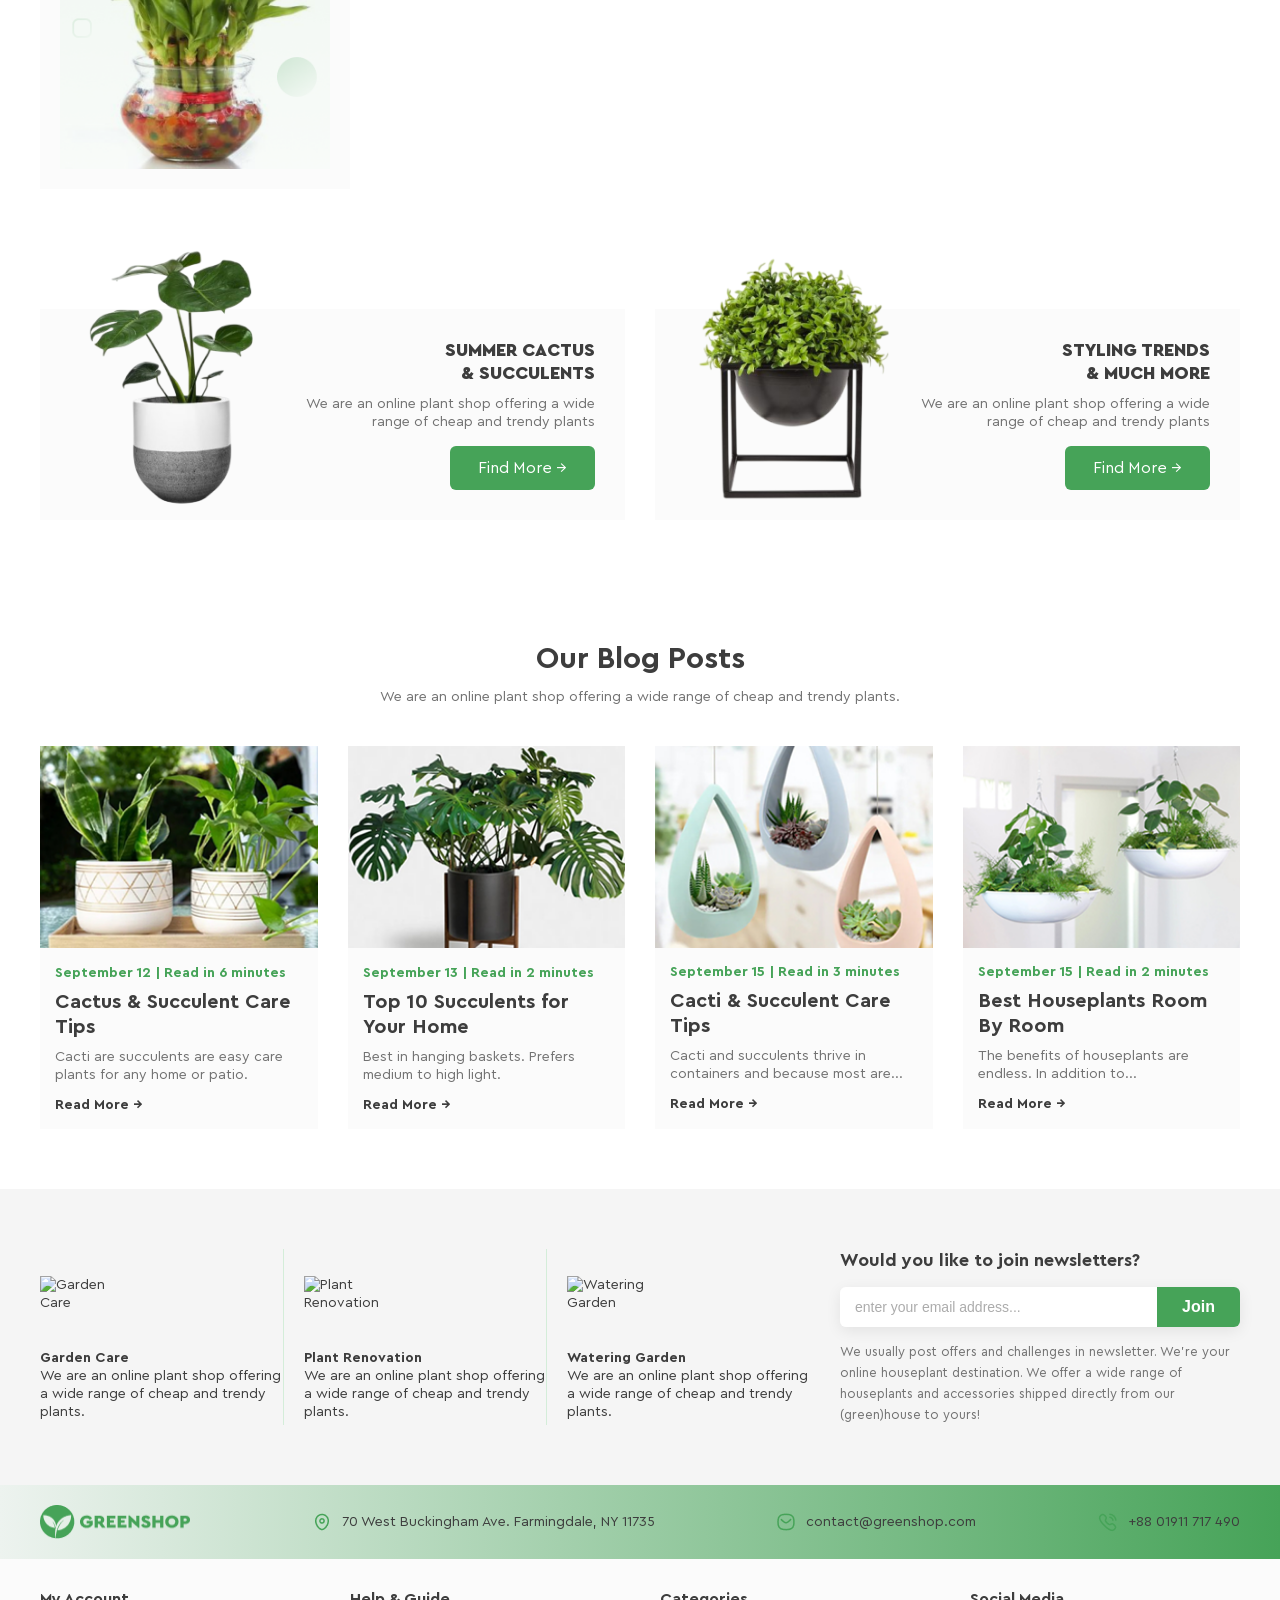
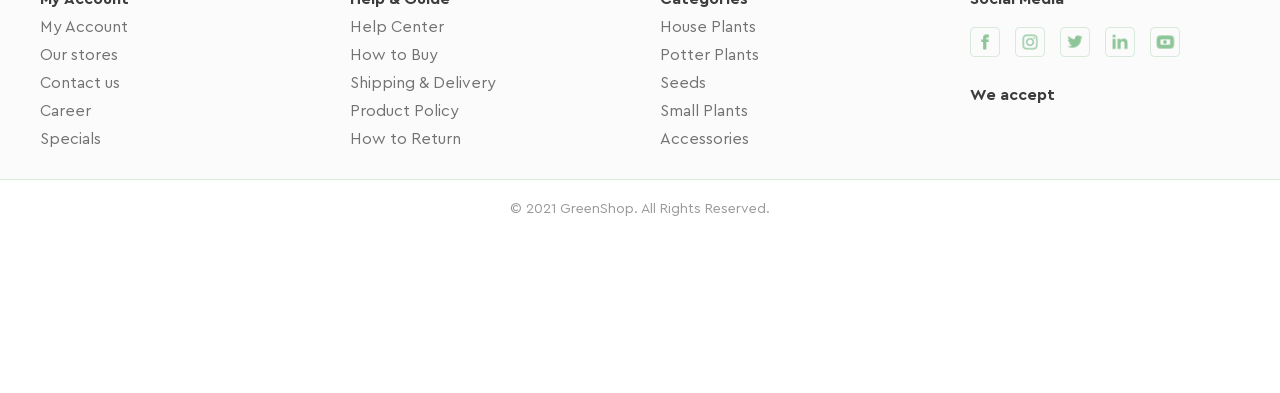
==== commit c75fca23: "Active login and close buttons" ====
--- a/index.html
+++ b/index.html
@@ -96,9 +96,9 @@
 
                 </div>
 
-                <button type="button" class="login-btn">
+                <a href="login.html" class="login-btn">
                     <span>Login</span>
-                </button>
+                </a>
 
             </div>
 
--- a/css/style.css
+++ b/css/style.css
@@ -899,3 +899,132 @@
   padding: 20px 0;
   border-top: 1px solid var(--secondary-color);
 }
+
+/* LOGIN  */
+/* -------------------------------------------------------------------- */
+
+.register-page {
+  margin: 0;
+  font-family: Arial, sans-serif;
+  background-color: #f3f3f3;
+
+  display: flex;
+  justify-content: center;
+  align-items: center;
+  height: 100vh;
+}
+
+.register-page main {
+  position: relative;
+  width: 400px;
+  background: white;
+  padding: 30px;
+  border-radius: 8px;
+  box-shadow: 0 10px 25px rgba(0, 0, 0, 0.1);
+}
+
+.register-page main::after {
+  content: "";
+  position: absolute;
+  bottom: 0;
+  left: 0;
+  width: 100%;
+  height: 10px;
+  background-color: var(--primary-color);
+  border-bottom-left-radius: 8px;
+  border-bottom-right-radius: 8px;
+}
+
+.register-page .button-close {
+  background: none;
+  border: none;
+  position: absolute;
+  top: 15px;
+  right: 15px;
+  cursor: pointer;
+}
+
+.register-page .title {
+  text-align: center;
+  margin-bottom: 20px;
+  font-weight: normal;
+}
+
+.register-page .title span {
+  color: var(--primary-color);
+  font-weight: bold;
+}
+
+.register-page .form-description {
+  color: #666;
+  font-size: 13px;
+}
+
+.register-page input {
+  width: 100%;
+  padding: 12px;
+  border-radius: 6px;
+  border: 1px solid #ddd;
+  font-size: 14px;
+  margin-top: 20px;
+}
+
+.register-page .submit-button {
+  width: 100%;
+  padding: 12px;
+  border: none;
+  border-radius: 5px;
+  background-color: var(--primary-color);
+  color: white;
+  font-weight: bold;
+  cursor: pointer;
+  margin-top: 20px;
+}
+
+.register-page .action-description {
+  text-align: center;
+  color: #666;
+  font-size: 13px;
+  margin: 30px 0;
+  position: relative;
+}
+
+.register-page .action-description::before,
+.register-page .action-description::after {
+  content: "";
+  position: absolute;
+  top: 50%;
+  width: 35%;
+  height: 1px;
+  background-color: #ddd;
+}
+
+.register-page .action-description::before {
+  left: 0;
+}
+
+.register-page .action-description::after {
+  right: 0;
+}
+
+.register-page .action-button {
+  width: 100%;
+  padding: 10px;
+  font-size: 13px;
+  color: #727272;
+  font-weight: bold;
+
+  border-radius: 6px;
+  border: 1px solid #ddd;
+  background: white;
+  cursor: pointer;
+
+  display: flex;
+  align-items: center;
+  justify-content: center;
+  gap: 10px;
+}
+
+.register-page .actions {
+  margin-bottom: 20px;
+}
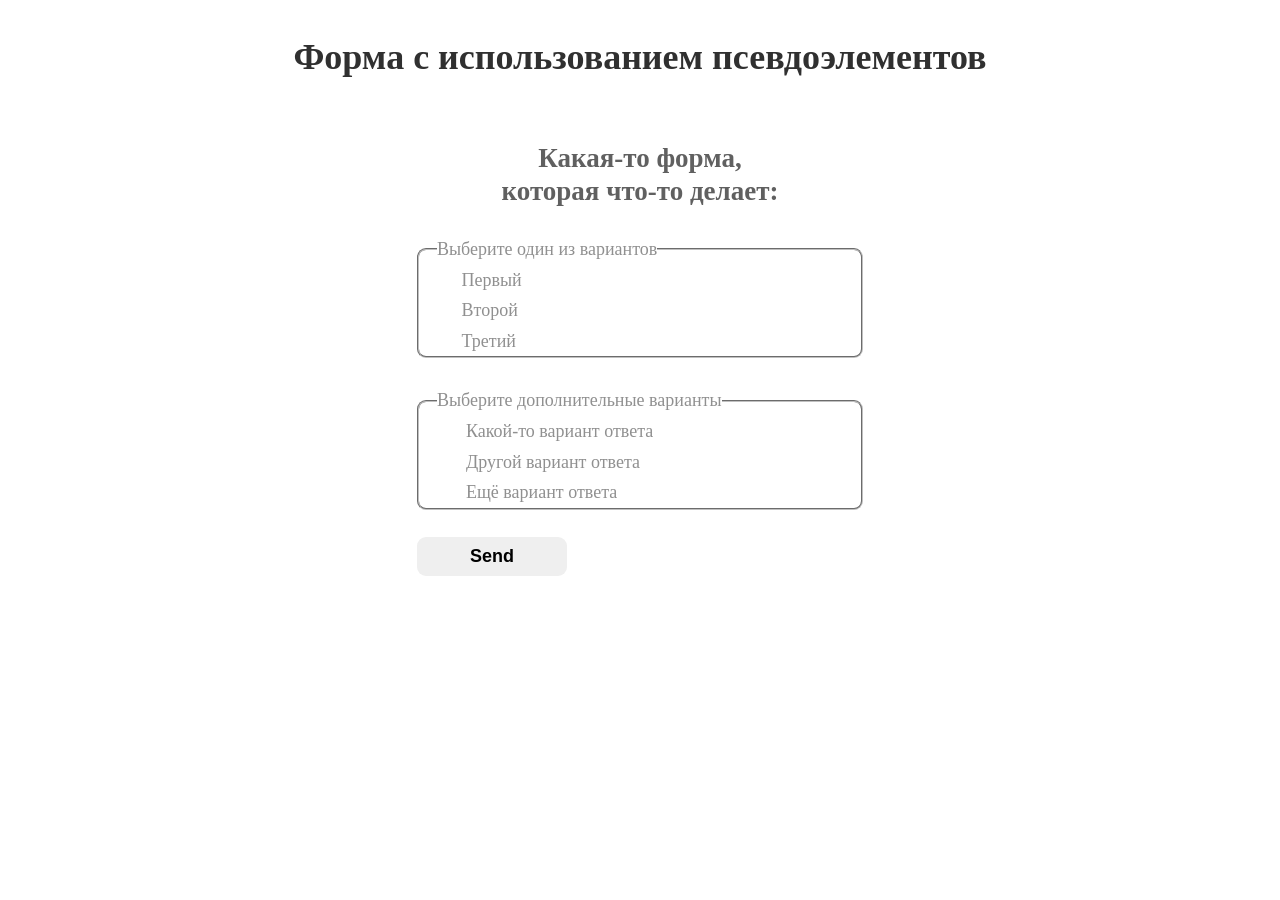
==== commit a60d308a: "Base files" ====
--- a/index.html
+++ b/index.html
@@ -1,510 +1,72 @@
 <!DOCTYPE html>
-<html lang="en">
+<html lang="ru">
 
 <head>
     <meta charset="UTF-8">
+    <meta http-equiv="X-UA-Compatible" content="IE=edge">
     <meta name="viewport" content="width=device-width, initial-scale=1.0">
-    <title>Document</title>
-    <link rel="stylesheet" href="css/style.css">
+    <title>Домашнее задание №5</title>
+    <link rel="stylesheet" href="./css/style.css">
 </head>
 
 <body>
-    <header class="header">
-        <div class="container">
-
-            <a href="#" class="logo">
-                <img src="images/header/logo.png" alt="GreenShop">
-            </a>
-
-            <nav class="nav">
-                <ul class="menu">
-
-                    <li class="menu-item">
-                        <a href="#" class="menu-link">Home</a>
-                    </li>
-
-                    <li class="menu-item parent">
-                        <a href="#" class="menu-link">Shop</a>
-
-                        <ul class="child">
-
-                            <li class="parent">
-                                <a href="#">Drainage</a>
-
-                                <ul class="child second">
-                                    <li><a href="#">Item 1.1</a></li>
-                                    <li><a href="#">Item 1.2</a></li>
-                                </ul>
-                            </li>
-
-                            <li class="parent">
-                                <a href="#">Fungicides</a>
-
-                                <ul class="child second">
-                                    <li><a href="#">Item 2.1</a></li>
-                                    <li><a href="#">Item 2.2</a></li>
-                                </ul>
-                            </li>
-
-                            <li class="parent">
-                                <a href="#">Fertilizer</a>
-
-                                <ul class="child second">
-                                    <li><a href="#">Item 3.1</a></li>
-                                    <li><a href="#">Item 3.2</a></li>
-                                </ul>
-                            </li>
-
-                            <li class="parent">
-                                <a href="#">Priming</a>
-
-                                <ul class="child second">
-                                    <li><a href="#">Item 4.1</a></li>
-                                    <li><a href="#">Item 4.2</a></li>
-                                </ul>
-                            </li>
-
-                        </ul>
-                    </li>
-
-                    <li class="menu-item">
-                        <a href="#" class="menu-link">Plant Care</a>
-                    </li>
-
-                    <li class="menu-item">
-                        <a href="#" class="menu-link">Blogs</a>
-                    </li>
-
-                </ul>
-            </nav>
-
-            <div class="header-right">
-
-                <div class="header-icons">
-
-                    <a href="#">
-                        <svg class="icon">
-                            <use href="#search"></use>
-                        </svg>
-                    </a>
-
-                    <a href="#" class="cart">
-                        <svg class="icon">
-                            <use href="#cart"></use>
-                        </svg>
-                    </a>
-
-                </div>
-
-                <a href="login.html" class="login-btn">
-                    <span>Login</span>
-                </a>
-
-            </div>
-
-        </div>
-    </header>
-
     <main>
-        <section class="hero">
-            <div class="container">
-
-                <div class="hero-content">
-                    <p class="hero-subtitle">Welcome to GreenShop</p>
-                    <h1 class="hero-title">
-                        Let’s make a better <span>planet</span>
-                    </h1>
-                    <p class="hero-text">
-                        We are an online plant shop offering a wide range of cheap and trendy plants. Use our plants to
-                        create an unique Urban Jungle. Order your favorite plants!
+        <section class="container">
+            <h1 class="main-title">Форма с использованием псевдоэлементов</h1>
+            <form class="costom-form">
+                <h2 class="secondary-title">Какая-то форма, <br>которая что-то делает:</h2>
+                <fieldset class="fieldset">
+                    <legend>Выберите один из вариантов</legend>
+                    <p>
+                        <label class="label radio-group">
+                            <input type="radio" name="variant" value="1">
+                            <span class="pseudo"></span>
+                            Первый
+                        </label>
                     </p>
-                    <a href="#" class="btn">Shop now</a>
-                </div>
-
-                <div class="hero-image">
-                    <img src="images/hero/plant.png" alt="Plant">
-                </div>
-
-            </div>
+                    <p>
+                        <label class="label radio-group">
+                            <input type="radio" name="variant" value="2">
+                            <span class="pseudo"></span>
+                            Второй
+                        </label>
+                    </p>
+                    <p>
+                        <label class="label radio-group">
+                            <input type="radio" name="variant" value="3">
+                            <span class="pseudo"></span>
+                            Третий
+                        </label>
+                    </p>
+                </fieldset>
+                <fieldset class="fieldset">
+                    <legend>Выберите дополнительные варианты</legend>
+                    <p>
+                        <label class="label checkbox-group type-1">
+                            <input type="checkbox" name="additional" value="some">
+                            <span class="pseudo"></span>
+                            Какой-то вариант ответа
+                        </label>
+                    </p>
+                    <p>
+                        <label class="label checkbox-group type-2">
+                            <input type="checkbox" name="additional" value="other">
+                            <span class="pseudo"></span>
+                            Другой вариант ответа
+                        </label>
+                    </p>
+                    <p>
+                        <label class="label checkbox-group type-3">
+                            <input type="checkbox" name="additional" value="more">
+                            <span class="pseudo"></span>
+                            Ещё вариант ответа
+                        </label>
+                    </p>
+                </fieldset>
+                <button type="submit" class="btn">Send</button>
+            </form>
         </section>
-
-        <section class="products">
-            <div class="container">
-
-                <div class="products-wrapper">
-
-                    <!-- Left -->
-                    <aside class="sidebar">
-
-                        <div class="sidebar-top">
-                            <h3 class="sidebar-title">Categories</h3>
-
-                            <ul class="category-list">
-                                <li class="active">House Plants</li>
-                                <li>Potter Plants</li>
-                                <li>Seeds</li>
-                                <li>Small Plants</li>
-                                <li>Big Plants</li>
-                                <li>Succulents</li>
-                                <li>Terrariums</li>
-                                <li>Gardening</li>
-                                <li>Accessories</li>
-                            </ul>
-                        </div>
-
-                        <div class="price-range">
-                            <h3 class="sidebar-title">Price Range</h3>
-
-                            <input type="range" class="range">
-
-                            <p class="price-text">
-                                Price: <span>$39 - $1230</span>
-                            </p>
-
-                            <button class="filter-btn">Filter</button>
-                        </div>
-
-                        <div class="size">
-                            <h3 class="sidebar-title">Size</h3>
-
-                            <ul class="size-list">
-                                <li>Small <span>(119)</span></li>
-                                <li>Medium <span>(86)</span></li>
-                                <li>Large <span>(78)</span></li>
-                            </ul>
-                        </div>
-
-                        <div class="sale-banner">
-                            <img src="images/products/sale.png" alt="Sale">
-                        </div>
-
-                    </aside>
-
-                    <!-- Right -->
-                    <div class="products-content">
-
-                        <div class="products-top">
-
-                            <div class="tabs">
-                                <button class="tab active">All Plants</button>
-                                <button class="tab">New Arrivals</button>
-                                <button class="tab">Sale</button>
-                            </div>
-
-                            <div class="sort">
-                                <span class="sort-label">Short by:</span>
-
-                                <div class="select-wrapper">
-                                    <select>
-                                        <option>Default sorting</option>
-                                        <option>Price</option>
-                                    </select>
-                                </div>
-                            </div>
-
-                        </div>
-
-
-                        <div class="products-grid">
-
-                            <!-- Зі знижкою -->
-                            <div class="card">
-
-                                <div class="card-image">
-                                    <img src="images/products/cards/2.png" alt="">
-
-                                    <div class="card-actions">
-                                        <img src="images/products/actions_card/backet.png" alt="">
-                                        <img src="images/products/actions_card/like.png" alt="">
-                                        <img src="images/products/actions_card/search.png" alt="">
-                                    </div>
-
-                                    <div class="card-sale">13% OFF</div>
-                                </div>
-
-                                <p class="card-title">Angel Wing Begonia</p>
-
-                                <div class="card-price">
-                                    <span class="price">$169.00</span>
-                                    <span class="old-price">$229.00</span>
-                                </div>
-
-                            </div>
-
-                            <!-- Без знижки -->
-                            <div class="card">
-
-                                <div class="card-image">
-                                    <img src="images/products/cards/1.png" alt="">
-
-                                    <div class="card-actions">
-                                        <img src="images/products/actions_card/backet.png" alt="">
-                                        <img src="images/products/actions_card/like.png" alt="">
-                                        <img src="images/products/actions_card/search.png" alt="">
-                                    </div>
-                                </div>
-
-                                <p class="card-title">Barberton Daisy</p>
-
-                                <div class="card-price">
-                                    <span class="price">$119.00</span>
-                                </div>
-
-                            </div>
-
-
-                        </div>
-
-                        <div class="pagination">
-                            <button class="page active">1</button>
-                            <button class="page">2</button>
-                            <button class="page">3</button>
-                            <button class="page">4</button>
-
-                            <button class="page next">
-                                <img src="images/products/right.png" alt="Next">
-                            </button>
-                        </div>
-                    </div>
-
-                </div>
-
-            </div>
-        </section>
-
-        <section class="promo">
-            <div class="container promo-wrapper">
-
-                <div class="promo-card">
-                    <img src="images/blog/proposed/1.png" alt="">
-                    <div class="promo-content">
-                        <h3 class="promo-title">SUMMER CACTUS <br>& SUCCULENTS</h3>
-                        <p>We are an online plant shop offering a wide range of cheap and trendy plants</p>
-                        <a href="#" class="btn">Find More →</a>
-                    </div>
-                </div>
-
-                <div class="promo-card">
-                    <img src="images/blog/proposed/2.png" alt="">
-                    <div class="promo-content">
-                        <h3 class="promo-title">STYLING TRENDS <br>& MUCH MORE</h3>
-                        <p>We are an online plant shop offering a wide range of cheap and trendy plants</p>
-                        <a href="#" class="btn">Find More →</a>
-                    </div>
-                </div>
-
-            </div>
-        </section>
-
-        <section class="blog">
-            <div class="container">
-
-                <h2 class="blog-title">Our Blog Posts</h2>
-                <p class="blog-subtitle">
-                    We are an online plant shop offering a wide range of cheap and trendy plants.
-                </p>
-
-                <div class="blog-wrapper">
-
-                    <div class="blog-card">
-                        <img src="images/blog/posts/01.png" alt="">
-
-                        <div class="blog-content">
-                            <p class="blog-meta">September 12 | Read in 6 minutes</p>
-                            <h4 class="blog-name">Cactus & Succulent Care Tips</h4>
-                            <p class="blog-text">Cacti are succulents are easy care plants for any home or patio.</p>
-                            <a href="#">Read More →</a>
-                        </div>
-                    </div>
-
-                    <div class="blog-card">
-                        <img src="images/blog/posts/02.png" alt="">
-
-                        <div class="blog-content">
-                            <p class="blog-meta">September 13 | Read in 2 minutes</p>
-                            <h4 class="blog-name">Top 10 Succulents for Your Home</h4>
-                            <p class="blog-text">Best in hanging baskets. Prefers medium to high light.</p>
-                            <a href="#">Read More →</a>
-                        </div>
-                    </div>
-
-                    <div class="blog-card">
-                        <img src="images/blog/posts/03.png" alt="">
-
-                        <div class="blog-content">
-                            <p class="blog-meta">September 15 | Read in 3 minutes</p>
-                            <h4 class="blog-name">Cacti & Succulent Care Tips</h4>
-                            <p class="blog-text">Cacti and succulents thrive in containers and because most are...</p>
-                            <a href="#">Read More →</a>
-                        </div>
-                    </div>
-
-                    <div class="blog-card">
-                        <img src="images/blog/posts/04.png" alt="">
-
-                        <div class="blog-content">
-                            <p class="blog-meta">September 15 | Read in 2 minutes</p>
-                            <h4 class="blog-name">Best Houseplants Room By Room</h4>
-                            <p class="blog-text">The benefits of houseplants are endless. In addition to...</p>
-                            <a href="#">Read More →</a>
-                        </div>
-                    </div>
-
-                </div>
-
-            </div>
-        </section>
-
-        <section class="features">
-            <div class="container features-wrapper">
-
-                <div class="features-items">
-
-                    <div class="feature">
-                        <div class="feature-icon">
-                            <img src="images/features/1.png" alt="Garden Care">
-                        </div>
-                        <h4>Garden Care</h4>
-                        <p>We are an online plant shop offering a wide range of cheap and trendy plants.</p>
-                    </div>
-
-                    <div class="feature">
-                        <div class="feature-icon">
-                            <img src="images/features/2.png" alt="Plant Renovation">
-                        </div>
-                        <h4>Plant Renovation</h4>
-                        <p>We are an online plant shop offering a wide range of cheap and trendy plants.</p>
-                    </div>
-
-                    <div class="feature">
-                        <div class="feature-icon">
-                            <img src="images/features/3.png" alt="Watering Garden">
-                        </div>
-                        <h4>Watering Garden</h4>
-                        <p>We are an online plant shop offering a wide range of cheap and trendy plants.</p>
-                    </div>
-                </div>
-
-                <div class="newsletter">
-                    <h4 class="newsletter-title">
-                        Would you like to join newsletters?
-                    </h4>
-
-                    <div class="newsletter-form">
-                        <input type="email" placeholder="enter your email address...">
-                        <button>Join</button>
-                    </div>
-
-                    <p class="newsletter-text">
-                        We usually post offers and challenges in newsletter. We're your online houseplant destination.
-                        We offer a wide range of houseplants and accessories shipped directly from our (green)house to
-                        yours!
-                    </p>
-                </div>
-
-            </div>
-        </section>
-
-        <section class="contacts">
-            <div class="container contacts-wrapper">
-
-                <div class="contact-item logo">
-                    <img src="images/header/logo.png" alt="GreenShop">
-                </div>
-
-                <div class="contact-item">
-                    <img src="images/contacts/location.png" alt="">
-                    <span>70 West Buckingham Ave. Farmingdale, NY 11735</span>
-                </div>
-
-                <div class="contact-item">
-                    <img src="images/contacts/mail.png" alt="">
-                    <span>contact@greenshop.com</span>
-                </div>
-
-                <div class="contact-item">
-                    <img src="images/contacts/phone.png" alt="">
-                    <span>+88 01911 717 490</span>
-                </div>
-
-            </div>
-        </section>
-
-        <footer class="footer">
-            <div class="container footer-wrapper">
-
-                <div class="footer-col">
-                    <h4>My Account</h4>
-                    <a href="#">My Account</a>
-                    <a href="#">Our stores</a>
-                    <a href="#">Contact us</a>
-                    <a href="#">Career</a>
-                    <a href="#">Specials</a>
-                </div>
-
-                <div class="footer-col">
-                    <h4>Help & Guide</h4>
-                    <a href="#">Help Center</a>
-                    <a href="#">How to Buy</a>
-                    <a href="#">Shipping & Delivery</a>
-                    <a href="#">Product Policy</a>
-                    <a href="#">How to Return</a>
-                </div>
-
-                <div class="footer-col">
-                    <h4>Categories</h4>
-                    <a href="#">House Plants</a>
-                    <a href="#">Potter Plants</a>
-                    <a href="#">Seeds</a>
-                    <a href="#">Small Plants</a>
-                    <a href="#">Accessories</a>
-                </div>
-
-                <div class="footer-col">
-                    <h4>Social Media</h4>
-
-                    <div class="social">
-                        <a href="#"><img src="images/footer/Facebook.png" alt=""></a>
-                        <a href="#"><img src="images/footer/Instagram.png" alt=""></a>
-                        <a href="#"><img src="images/footer/Twitter.png" alt=""></a>
-                        <a href="#"><img src="images/footer/Linkidin.png" alt=""></a>
-                        <a href="#"><img src="images/footer/Youtube.png" alt=""></a>
-                    </div>
-
-                    <h4 class="pay-title">We accept</h4>
-
-                    <div class="payments">
-                        <img src="images/footer/Accept.png" alt="">
-                    </div>
-                </div>
-            </div>
-
-            <div class="copyright">
-                <p>
-                    © 2021 GreenShop. All Rights Reserved.
-                </p>
-            </div>
-
-        </footer>
     </main>
-
-    <!-- SVG іконки -->
-    <svg xmlns="http://www.w3.org/2000/svg">
-        <!-- SEARCH -->
-        <symbol id="search" viewBox="0 0 24 24">
-            <path stroke-linecap="round" stroke-linejoin="round"
-                d="m21 21-5.197-5.197m0 0A7.5 7.5 0 1 0 5.196 5.196a7.5 7.5 0 0 0 10.607 10.607Z" stroke="currentColor"
-                stroke-width="1.5" fill="none" />
-        </symbol>
-
-        <!-- CART -->
-        <symbol id="cart" viewBox="0 0 24 24">
-            <path stroke-linecap="round" stroke-linejoin="round"
-                d="M15.75 10.5V6a3.75 3.75 0 1 0-7.5 0v4.5m11.356-1.993 1.263 12c.07.665-.45 1.243-1.119 1.243H4.25a1.125 1.125 0 0 1-1.12-1.243l1.264-12A1.125 1.125 0 0 1 5.513 7.5h12.974c.576 0 1.059.435 1.119 1.007Z"
-                stroke="currentColor" stroke-width="1.5" fill="none" />
-        </symbol>
-    </svg>
-
 </body>
 
 </html>
--- a/css/style.css
+++ b/css/style.css
@@ -1,1030 +1,223 @@
-@import url("fonts.css");
-
-:root {
-  --primary-color: #46a358;
-  --secondary-color: #d4edd9;
-  --menu-color: #edf3ef;
-  --text-color: #3d3d3d;
-  --light-text: #727272;
-  --bg-color: #ffffff;
-  --section-bg: #f5f5f5;
-  --card-bg: #fbfbfb;
-}
-
-* {
+*,
+::before,
+::after {
   margin: 0;
   padding: 0;
   box-sizing: border-box;
 }
 
-body {
-  font-family: "Cera Pro", sans-serif;
-  background-color: var(--bg-color);
-  color: var(--text-color);
-}
-
-a {
-  text-decoration: none;
-  color: inherit;
-}
-
-ul {
-  list-style: none;
+html {
+  font-family: cursive;
+  font-size: 18px;
+  font-weight: 400;
+  line-height: 1.7;
+  color: #909090;
+}
+main {
+  padding-top: 2rem;
+  padding-bottom: 4rem;
 }
 
 .container {
-  max-width: 1200px;
-  margin: 0 auto;
-}
-
-/* -------------------------------------------------------------------- */
-
-.header {
-  padding: 20px 0;
-  border-bottom: 1px solid #e5e5e5;
-}
-
-.header .container {
+  width: 100%;
+  max-width: 1110px;
+  margin-left: auto;
+  margin-right: auto;
+  padding-left: 1rem;
+  padding-right: 1rem;
+}
+
+h1,
+h2 {
+  font-weight: 700;
+  line-height: 1.2;
+}
+
+.main-title {
+  font-size: 2rem;
+  margin-bottom: 2rem;
+  color: #303030;
+  text-align: center;
+}
+
+.secondary-title {
+  font-size: 1.5rem;
+  margin-bottom: 1.5rem;
+  color: #606060;
+  text-align: center;
+}
+
+.costom-form {
+  padding: 1.5rem;
+  max-width: 500px;
+  margin-left: auto;
+  margin-right: auto;
+  border-radius: 1rem;
+  position: relative;
+  /* background-color: rgb(240, 240, 240); */
+  /* box-shadow: 0 0 15px rgba(240, 240, 240, 0.5); */
+}
+
+.costom-form::before {
+  content: '';
+  display: block;
+  width: 90%;
+  height: 2rem;
+  position: absolute;
+  left: 5%;
+  top: calc(100% - 1rem);
+  border-radius: 1rem;
+  z-index: -1;
+  /* background-color: rgb(230, 230, 230); */
+  /* box-shadow: 0 0 15px rgba(230, 230, 230, 0.5); */
+}
+
+.costom-form::after {
+  content: '';
+  /* : ; */
+  width: 80%;
+  height: 2rem;
+  position: absolute;
+  left: 10%;
+  top: calc(100%);
+  border-radius: 1rem;
+  z-index: -2;
+  /* background-color: rgb(220, 220, 220); */
+  /* box-shadow: 0 0 15px rgba(220, 220, 220, 0.5); */
+}
+
+.costom-form .fieldset {
+  padding-left: 1rem;
+  margin-bottom: 1.5rem;
+  border-radius: 0.5rem;
+}
+
+.costom-form .label {
+  cursor: pointer;
+}
+
+.radio-group input[type='radio'] {
+  width: 0;
+  height: 0;
+  opacity: 0;
+  position: absolute;
+}
+
+.radio-group .pseudo {
+  display: inline-block;
+  width: 20px;
+  height: 20px;
+  /* background: url(); */
+  /* opacity: 0; */
+  transition: all 0.2s linear;
+}
+
+.radio-group input[type='radio']:checked + .pseudo {
+  /* : 1; */
+}
+
+.checkbox-group {
   display: flex;
   align-items: center;
-  justify-content: space-between;
-}
-
-/* ДОДАЛА ІКОНКИ В НАВБАР */
-/* -------------------------------------------------------------------- */
-
-.header-right {
-  display: flex;
-  align-items: center;
-  gap: 30px;
-}
-
-.header-icons {
-  display: flex;
-  gap: 20px;
-}
-
-.icon {
-  width: 25px;
-  height: 25px;
-  color: var(--text-color);
-  stroke: currentColor;
-  transition: 0.2s;
-}
-
-.icon:hover {
-  color: var(--primary-color);
-  transform: scale(1.2);
-}
-
-/* -------------------------------------------------------------------- */
-
-.logo img {
-  display: block;
-  height: 34px;
-  width: auto;
-}
-
-.menu {
-  display: flex;
-  gap: 30px;
-}
-
-.menu-item {
+}
+.checkbox-group .pseudo {
+  margin-right: 0.5rem;
+}
+
+.checkbox-group input[type='checkbox'] {
+  width: 0;
+  height: 0;
+  opacity: 0;
+  position: absolute;
+}
+
+.checkbox-group.type-1 .pseudo {
+  display: inline-block;
+  width: 20px;
+  height: 20px;
+  /* background: url(); */
+  opacity: 0;
+  transition: all 0.2s linear;
+}
+
+.checkbox-group.type-1 input[type='checkbox']:checked + .pseudo {
+  opacity: 1;
+}
+
+.checkbox-group.type-2 .pseudo {
+  display: inline-block;
   position: relative;
-}
-
-.menu-link {
-  position: relative;
-  padding-bottom: 15px;
-  text-decoration: none;
-  color: #3d3d3d;
-}
-
-.menu-link::after {
-  content: "";
-  position: absolute;
-  left: 0;
-  bottom: -2px;
-  width: 100%;
-  height: 2px;
-  background: var(--primary-color);
-  opacity: 0;
-}
-
-.menu-item:hover > .menu-link::after {
-  opacity: 1;
-}
-
-/* БАГАТОРІВНЕНЕ МЕНЮ ТУТ */
-/* -------------------------------------------------------------------- */
-
-.child {
-  position: absolute;
-  top: calc(100% + 17px);
-  left: 0;
-
-  background: var(--menu-color);
-  min-width: 180px;
-
-  display: none;
-}
-
-.parent:hover > .child {
-  display: block;
-}
-
-.child li {
-  position: relative;
-}
-
-.child li a {
-  display: block;
-  padding: 12px 20px;
-  color: var(--text-color);
-  text-decoration: none;
-  text-align: left;
-}
-
-.child li:hover {
-  background: var(--primary-color);
-}
-
-.child li:hover > a {
-  color: #fff;
-}
-
-.child li.parent > a::after {
-  content: "›";
-  position: absolute;
-  right: 15px;
-
-  opacity: 0;
-  transition: 0.2s;
-}
-
-.child li.parent:hover > a::after {
-  opacity: 1;
-  color: #fff;
-}
-
-.child.second {
-  position: absolute;
-  top: 0;
-  left: calc(100% + 2px);
-
-  background: var(--menu-color);
-  min-width: 180px;
-
-  display: none;
-}
-
-.child li.parent:hover > .child.second {
-  display: block;
-}
-
-/* -------------------------------------------------------------------- */
-
-.login-btn {
-  padding: 8px 18px;
-  background-color: var(--primary-color);
-  color: #fff;
-  border: none;
+  width: 20px;
+  height: 12px;
+  transition: all 0.2s linear;
   border-radius: 6px;
-  font-size: 14px;
-  cursor: pointer;
-}
-
-.login-btn img {
-  vertical-align: middle;
-  margin-right: 6px;
-}
-
-.login-btn span {
-  vertical-align: middle;
-}
-
-/* -------------------------------------------------------------------- */
-.hero {
-  background-color: var(--section-bg);
-  padding: 40px 0;
-}
-
-.hero .container {
-  display: flex;
-  align-items: center;
-  justify-content: space-between;
-}
-
-.hero-content {
-  flex: 1;
-}
-
-.hero-image {
-  flex: 1;
-  text-align: right;
-}
-
-.hero-image img {
-  max-width: 100%;
-}
-
-.hero-subtitle {
-  font-size: 14px;
-  font-weight: 700;
-  color: var(--light-text);
-  margin-bottom: 10px;
-}
-
-.hero-title {
-  font-size: 70px;
-  font-weight: 900;
-  margin-bottom: 20px;
-  line-height: 1.2;
-  text-transform: uppercase;
-}
-
-.hero-title span {
-  color: var(--primary-color);
-}
-
-.hero-text {
-  font-size: 14px;
-  color: var(--light-text);
-  margin-bottom: 25px;
-  max-width: 550px;
-}
-
-.btn {
-  display: inline-block;
-  padding: 12px 28px;
-  background-color: var(--primary-color);
-  color: #fff;
-  border-radius: 6px;
-  font-size: 16px;
-}
-
-/* PRODUCTS */
-.products {
-  padding: 60px 0;
-}
-
-.products-wrapper {
-  display: flex;
-  gap: 30px;
-}
-
-.sidebar {
-  width: 310px;
-  background-color: var(--card-bg);
-  padding: 20px;
-  display: flex;
-  flex-direction: column;
-}
-
-.sidebar-title {
-  font-size: 18px;
-  font-weight: 700;
-  margin-bottom: 15px;
-}
-
-.category-list li {
-  margin-bottom: 10px;
-  margin-left: 15px;
-  color: var(--light-text);
-  cursor: pointer;
-  transition: 0.2s;
-}
-
-.category-list li:hover {
-  color: var(--primary-color);
-}
-
-.category-list li.active {
-  color: var(--primary-color);
-  font-weight: 600;
-}
-
-/* ДОДАНО ФІЛЬТР В SIDEBAR */
-/* -------------------------------------------------------------------- */
-.price-range {
-  margin-top: 30px;
-  margin-bottom: 20px;
-}
-
-.range {
-  margin-left: 15px;
-  width: 90%;
-  accent-color: var(--primary-color);
-}
-
-.price-text {
-  margin-left: 15px;
-  font-size: 15px;
-  margin-bottom: 15px;
-}
-
-.price-text span {
-  color: var(--primary-color);
-  font-weight: 600;
-}
-
-.filter-btn {
-  margin-left: 15px;
-  background: var(--primary-color);
-  color: #fff;
-  border: none;
-  padding: 10px 25px;
-  border-radius: 6px;
-  cursor: pointer;
-}
-
-/* SIZE */
-.size {
-  margin-top: 30px;
-  margin-bottom: 20px;
-}
-
-.size-list li {
-  display: flex;
-  justify-content: space-between;
-  margin-bottom: 10px;
-  color: var(--light-text);
-  cursor: pointer;
-  transition: 0.2s;
-  margin-left: 15px;
-}
-
-.size-list li:hover {
-  color: var(--primary-color);
-}
-
-/* -------------------------------------------------------------------- */
-
-.sale-banner {
-  margin-top: auto;
-}
-
-.sale-banner img {
-  width: 100%;
-  display: block;
-}
-
-/* -------------------------------------------------------------------- */
-
-.products-content {
-  flex: 1;
-}
-
-.products-top {
-  display: flex;
-  justify-content: space-between;
-  align-items: center;
-  margin-bottom: 30px;
-}
-
-.tabs {
-  display: flex;
-  gap: 37px;
-}
-
-.tab {
-  background: none;
-  border: none;
-  padding: 0;
-  margin: 0;
-  font-size: 15px;
-  font-weight: 400;
-  color: var(--light-text);
-  cursor: pointer;
-}
-
-.tab.active {
-  color: var(--primary-color);
-  font-weight: 600;
-}
-
-/* -------------------------------------------------------------------- */
-
-.sort {
-  display: flex;
-  align-items: center;
-  gap: 6px;
-  margin-top: 2px;
-}
-
-.sort-label {
-  font-size: 15px;
-  font-weight: 400;
-  color: var(--light-text);
-}
-
-/* -------------------------------------------------------------------- */
-
-.select-wrapper {
-  position: relative;
-  display: flex;
-  align-items: center;
-}
-
-.select-wrapper select {
-  appearance: none;
-  border: none;
-  background: none;
-  font-family: "Cera Pro", sans-serif;
-  font-size: 15px;
-  color: var(--light-text);
-  cursor: pointer;
-  padding-right: 18px;
-}
-
-.select-wrapper::after {
-  content: "";
-  position: absolute;
-  right: 2px;
-  top: 50%;
-  transform: translateY(-50%);
+  /* background-color: red; */
+}
+.checkbox-group.type-2 .pseudo::before {
+  content: '';
+  display: inline-block;
+  position: absolute;
   width: 10px;
   height: 10px;
-  background: url("../images/products/down.png");
-  background-size: contain;
-  pointer-events: none;
-}
-
-/* -------------------------------------------------------------------- */
-
-.products-grid {
-  display: flex;
-  flex-wrap: wrap;
-  gap: 30px;
-}
-
-.card {
-  width: calc(33.333% - 20px);
-  background: var(--card-bg);
-  padding: 15px;
-  transition: 0.3s;
+  top: 1px;
+  left: 1px;
+  transition: all 0.2s linear;
+  /* border-radius: 50%; */
+  background-color: white;
+}
+
+.checkbox-group.type-2 input[type='checkbox']:checked + .pseudo {
+  /* background-color: ; */
+}
+
+.checkbox-group.type-2 input[type='checkbox']:checked + .pseudo::before {
+  left: 8px;
+}
+
+.checkbox-group.type-3 .pseudo {
+  display: inline-block;
   position: relative;
-}
-
-.card::before {
-  content: "";
-  position: absolute;
-  top: 0;
-  left: 0;
-
+  width: 20px;
+  height: 20px;
+  transition: all 0.2s linear;
+  border-radius: 50%;
+  /* background: url() no ce/co; */
+}
+
+.checkbox-group.type-3 input[type='checkbox']:checked + .pseudo {
+  /* background-color: green; */
+  /* box-shadow: 0 0 10px rgba(0, 255, 0, 0.5); */
+}
+
+.checkbox-group.type-3 .pseudo::before {
+  content: '';
+  display: block;
   width: 100%;
-  height: 2px;
-  background: var(--primary-color);
-
-  opacity: 0;
-}
-
-.card:hover::before {
-  opacity: 1;
-}
-
-.card-image {
-  position: relative;
-}
-
-.card-image img {
-  width: 100%;
-  display: block;
-}
-
-.card-actions {
-  position: absolute;
-  bottom: 15px;
-  left: 50%;
-  transform: translateX(-50%);
-
-  display: flex;
-  gap: 15px;
-
-  opacity: 0;
-  transition: 0.3s;
-}
-
-.card-actions img {
-  width: 35px;
-  height: 35px;
-  background: #fff;
-  padding: 7px;
-  border-radius: 20%;
-  cursor: pointer;
-}
-
-.card:hover .card-actions {
-  opacity: 1;
-}
-
-/* -------------------------------------------------------------------- */
-
-.card-sale {
-  position: absolute;
-  top: 10px;
-  left: 10px;
-
-  background: var(--primary-color);
-  color: #fff;
-  font-size: 12px;
-  padding: 4px 8px;
-}
-
-.card-title {
-  margin: 10px 0;
-  font-size: 16px;
-  font-weight: 400;
-}
-
-.card-price {
-  display: flex;
-  gap: 10px;
-  align-items: center;
-}
-
-.price {
-  color: var(--primary-color);
-  font-size: 18px;
-  font-weight: 600;
-}
-
-.old-price {
-  color: #aaa;
-  text-decoration: line-through;
-  font-size: 18px;
-}
-
-/* -------------------------------------------------------------------- */
-
-.pagination {
-  display: flex;
-  justify-content: flex-end;
-  gap: 10px;
-  margin-top: 40px;
-}
-
-.page {
-  width: 35px;
-  height: 35px;
-  border: 1px solid #e5e5e5;
-  background: #fff;
-  border-radius: 4px;
-  font-size: 14px;
-  color: #3d3d3d;
-  cursor: pointer;
-  transition: 0.2s;
-  display: flex;
-  align-items: center;
-  justify-content: center;
-}
-
-.page:hover {
-  border-color: var(--primary-color);
-  color: var(--primary-color);
-}
-
-.page.active {
-  background: var(--primary-color);
-  color: #fff;
+  height: 100%;
+  position: absolute;
+  z-index: -1;
+}
+
+.btn {
+  display: inline-block;
+  min-width: 150px;
+  /* background-image: linear-gradient(
+    90deg,
+    rgb(61, 255, 61) 0%,
+    rgb(13, 155, 0) 50%,
+    rgb(61, 255, 61) 100%
+  ); */
+  background-size: 200%;
+  background-position: 0 0;
+  transition: all 0.2s linear;
   border: none;
-}
-
-.page.next img {
-  width: 12px;
-  height: 12px;
-}
-
-/* PROMO */
-/* -------------------------------------------------------------------- */
-.promo {
-  padding: 60px 0;
-}
-
-.promo-wrapper {
-  display: flex;
-  gap: 30px;
-}
-
-.promo-card {
-  position: relative;
-  flex: 1;
-  background: var(--card-bg);
-  padding: 30px;
-
-  display: flex;
-  align-items: center;
-  justify-content: flex-end;
-}
-
-.promo-card img {
-  position: absolute;
-  left: 10px;
-  bottom: 10px;
-  width: 260px;
-}
-
-.promo-content {
-  max-width: 300px;
-  text-align: right;
-}
-
-.promo-content h3 {
-  font-size: 18px;
-  margin-bottom: 10px;
-  font-weight: 900;
-}
-
-.promo-content p {
-  font-size: 14px;
-  color: var(--light-text);
-  margin-bottom: 15px;
-  font-weight: 400;
-}
-
-/* BLOG */
-/* -------------------------------------------------------------------- */
-.blog {
-  padding: 60px 0;
-}
-
-.blog-title {
-  text-align: center;
-  font-size: 30px;
-  font-weight: 700;
-  margin-bottom: 10px;
-}
-
-.blog-subtitle {
-  text-align: center;
-  color: var(--light-text);
-  font-size: 14px;
-  font-weight: 400;
-  margin-bottom: 40px;
-}
-
-.blog-wrapper {
-  display: flex;
-  gap: 30px;
-}
-
-.blog-card {
-  flex: 1;
-  background: var(--card-bg);
-}
-
-.blog-card img {
-  width: 100%;
-  display: block;
-}
-
-.blog-content {
-  padding: 15px;
-}
-
-.blog-meta {
-  font-size: 14px;
-  font-weight: 700;
-  color: var(--primary-color);
-  margin-bottom: 8px;
-}
-
-.blog-name {
-  font-size: 20px;
-  font-weight: 700;
-  margin-bottom: 8px;
-}
-
-.blog-text {
-  font-size: 14px;
-  font-weight: 400;
-  color: var(--light-text);
-  margin-bottom: 10px;
-}
-
-.blog-card a {
-  font-size: 14px;
-  font-weight: 700;
-  color: var(--text-color);
-}
-
-.blog-card a:hover {
-  color: var(--primary-color);
-}
-
-/* FEATURES */
-/* -------------------------------------------------------------------- */
-
-.features {
-  padding: 60px 0;
-  background: var(--section-bg);
-}
-
-.features-wrapper {
-  display: flex;
-  gap: 30px;
-}
-
-.features-items {
-  display: flex;
-  flex: 2;
-  gap: 20px;
-  font-size: 14px;
-  font-weight: 400;
-}
-
-.feature {
-  flex: 1;
-  position: relative;
-}
-
-.feature:not(:last-child) {
-  border-right: 1px solid var(--secondary-color);
-}
-
-.feature-icon {
-  width: 90px;
-  height: 90px;
-  margin-bottom: 10px;
-
-  display: flex;
-  align-items: center;
-  justify-content: center;
-}
-
-/* NEWSLETTER */
-/* -------------------------------------------------------------------- */
-.newsletter-title {
-  font-size: 18px;
-  font-weight: 700;
-  margin-bottom: 15px;
-}
-
-.newsletter-form {
-  display: flex;
-  border-radius: 6px;
-  overflow: hidden;
-  margin-bottom: 15px;
-  box-shadow: 0 4px 15px rgba(0, 0, 0, 0.08);
-}
-
-.newsletter-form input {
-  flex: 1;
-  padding: 12px 15px;
-  border: none;
-  background: #ffffff;
-  font-size: 14px;
-  outline: none;
-}
-
-.newsletter-form input::placeholder {
-  color: #acacac;
-}
-
-.newsletter-form button {
-  background: var(--primary-color);
-  color: #fff;
-  border: none;
-  padding: 0 25px;
-  font-size: 16px;
-  font-weight: 600;
-  cursor: pointer;
-}
-
-.newsletter-text {
-  font-size: 13px;
-  line-height: 1.6;
-  color: var(--light-text);
-  max-width: 400px;
-}
-
-/* CONTACTS */
-/* -------------------------------------------------------------------- */
-
-.contacts {
-  background: linear-gradient(90deg, #edf3ef, #46a358);
-  padding: 20px 0;
-}
-
-.contacts-wrapper {
-  display: flex;
-  align-items: center;
-  justify-content: space-between;
-}
-
-.contact-item {
-  display: flex;
-  align-items: center;
-  gap: 10px;
-  color: var(--text-color);
-  font-size: 14px;
-}
-
-.contact-item img {
-  width: 20px;
-}
-
-.logo img {
-  width: 150px;
-}
-
-/* FOOTER */
-/* -------------------------------------------------------------------- */
-.footer {
-  background: var(--card-bg);
-}
-
-.footer-wrapper {
-  padding-top: 30px;
-  display: flex;
-  gap: 40px;
-}
-
-.footer-col {
-  flex: 1;
-  display: flex;
-  flex-direction: column;
-  gap: 8px;
-}
-
-.footer-col a {
-  color: var(--light-text);
-}
-
-.footer-col a:hover {
-  color: var(--primary-color);
-}
-
-/* SOCIAL */
-.social {
-  display: flex;
-  gap: 15px;
-  margin: 10px 0 20px;
-}
-
-.social a {
-  width: 30px;
-  height: 30px;
-
-  display: flex;
-  align-items: center;
-  justify-content: center;
-}
-
-.social img {
-  width: 30px;
-  height: auto;
-  display: block;
-}
-
-/* PAYMENTS */
-.payments {
-  display: flex;
-  gap: 10px;
-  align-items: center;
-}
-
-.payments img {
-  height: 25px;
-}
-
-/* COPYRIGHT */
-.copyright {
-  text-align: center;
-  margin-top: 30px;
-  font-size: 14px;
-  color: #999;
-  background: var(--bg-color);
-  padding: 20px 0;
-  border-top: 1px solid var(--secondary-color);
-}
-
-/* LOGIN  */
-/* -------------------------------------------------------------------- */
-
-.register-page {
-  margin: 0;
-  font-family: Arial, sans-serif;
-  background-color: #f3f3f3;
-
-  display: flex;
-  justify-content: center;
-  align-items: center;
-  height: 100vh;
-}
-
-.register-page main {
-  position: relative;
-  width: 400px;
-  background: white;
-  padding: 30px;
-  border-radius: 8px;
-  box-shadow: 0 10px 25px rgba(0, 0, 0, 0.1);
-}
-
-.register-page main::after {
-  content: "";
-  position: absolute;
-  bottom: 0;
-  left: 0;
-  width: 100%;
-  height: 10px;
-  background-color: var(--primary-color);
-  border-bottom-left-radius: 8px;
-  border-bottom-right-radius: 8px;
-}
-
-.register-page .button-close {
-  background: none;
-  border: none;
-  position: absolute;
-  top: 15px;
-  right: 15px;
-  cursor: pointer;
-}
-
-.register-page .title {
-  text-align: center;
-  margin-bottom: 20px;
-  font-weight: normal;
-}
-
-.register-page .title span {
-  color: var(--primary-color);
-  font-weight: bold;
-}
-
-.register-page .form-description {
-  color: #666;
-  font-size: 13px;
-}
-
-.register-page input {
-  width: 100%;
-  padding: 12px;
-  border-radius: 6px;
-  border: 1px solid #ddd;
-  font-size: 14px;
-  margin-top: 20px;
-}
-
-.register-page .submit-button {
-  width: 100%;
-  padding: 12px;
-  border: none;
-  border-radius: 5px;
-  background-color: var(--primary-color);
-  color: white;
+  padding: 0.5rem 1.5rem;
+  font-size: 1rem;
+  border-radius: 0.5rem;
   font-weight: bold;
   cursor: pointer;
-  margin-top: 20px;
-}
-
-.register-page .action-description {
-  text-align: center;
-  color: #666;
-  font-size: 13px;
-  margin: 30px 0;
-  position: relative;
-}
-
-.register-page .action-description::before,
-.register-page .action-description::after {
-  content: "";
-  position: absolute;
-  top: 50%;
-  width: 35%;
-  height: 1px;
-  background-color: #ddd;
-}
-
-.register-page .action-description::before {
-  left: 0;
-}
-
-.register-page .action-description::after {
-  right: 0;
-}
-
-.register-page .action-button {
-  width: 100%;
-  padding: 10px;
-  font-size: 13px;
-  color: #727272;
-  font-weight: bold;
-
-  border-radius: 6px;
-  border: 1px solid #ddd;
-  background: white;
-  cursor: pointer;
-
-  display: flex;
-  align-items: center;
-  justify-content: center;
-  gap: 10px;
-}
-
-.register-page .actions {
-  margin-bottom: 20px;
-}
+}
+
+.btn:hover {
+  background-position: 100% 0;
+}
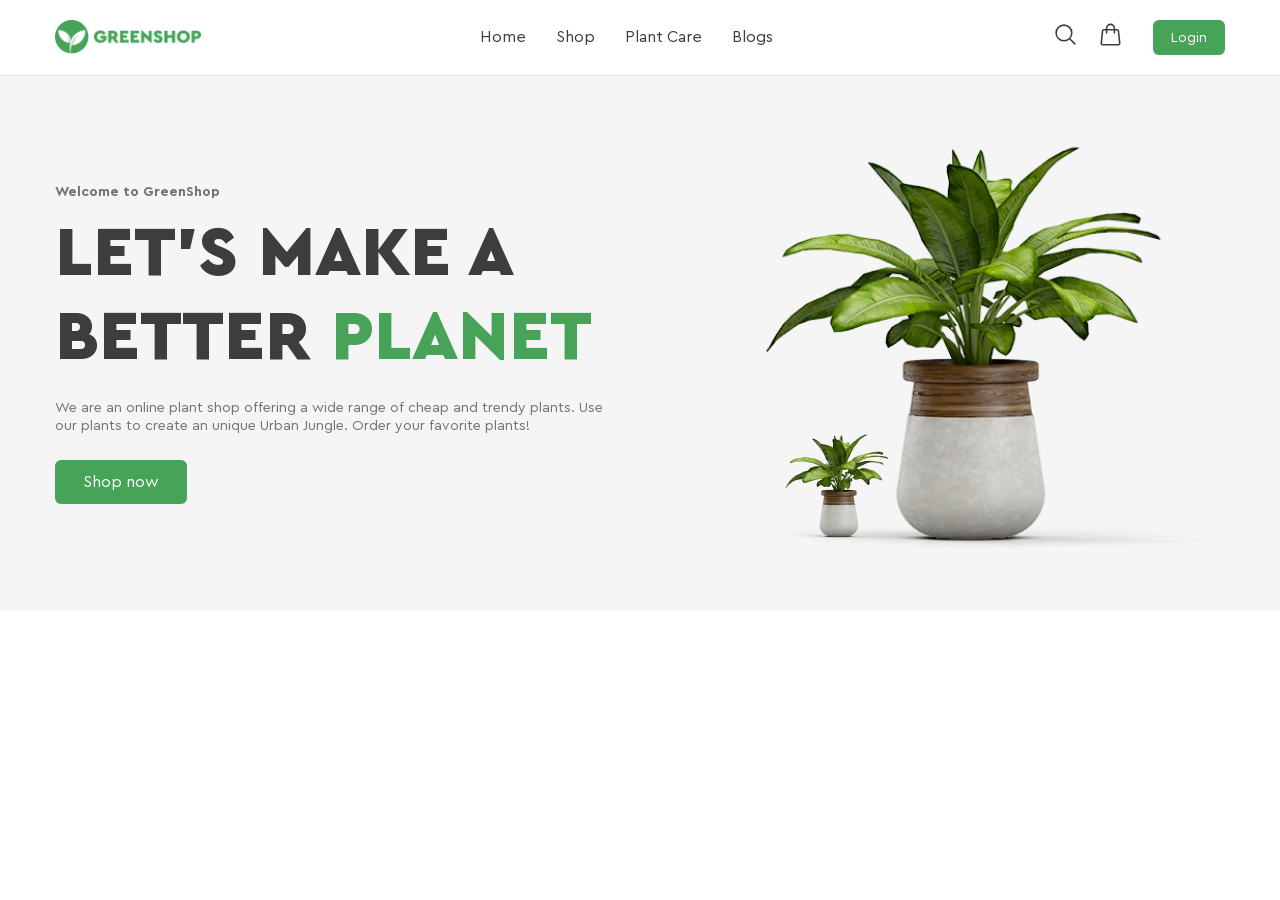
==== commit 56e58222: "Adaptive header and hero" ====
--- a/index.html
+++ b/index.html
@@ -1,72 +1,173 @@
 <!DOCTYPE html>
-<html lang="ru">
+<html lang="en">
 
 <head>
     <meta charset="UTF-8">
-    <meta http-equiv="X-UA-Compatible" content="IE=edge">
     <meta name="viewport" content="width=device-width, initial-scale=1.0">
-    <title>Домашнее задание №5</title>
-    <link rel="stylesheet" href="./css/style.css">
+    <title>Document</title>
+    <link rel="stylesheet" href="css/style.css">
 </head>
 
 <body>
+    <header class="header">
+        <div class="container">
+
+            <a href="#" class="logo">
+                <img src="images/header/logo.png" alt="GreenShop">
+            </a>
+
+            <nav class="nav">
+                <ul class="menu">
+
+                    <li class="menu-item">
+                        <a href="#" class="menu-link">Home</a>
+                    </li>
+
+                    <li class="menu-item parent">
+                        <a href="#" class="menu-link">Shop</a>
+
+                        <ul class="child">
+
+                            <li class="parent">
+                                <a href="#">Drainage</a>
+
+                                <ul class="child second">
+                                    <li><a href="#">Item 1.1</a></li>
+                                    <li><a href="#">Item 1.2</a></li>
+                                </ul>
+                            </li>
+
+                            <li class="parent">
+                                <a href="#">Fungicides</a>
+
+                                <ul class="child second">
+                                    <li><a href="#">Item 2.1</a></li>
+                                    <li><a href="#">Item 2.2</a></li>
+                                </ul>
+                            </li>
+
+                            <li class="parent">
+                                <a href="#">Fertilizer</a>
+
+                                <ul class="child second">
+                                    <li><a href="#">Item 3.1</a></li>
+                                    <li><a href="#">Item 3.2</a></li>
+                                </ul>
+                            </li>
+
+                            <li class="parent">
+                                <a href="#">Priming</a>
+
+                                <ul class="child second">
+                                    <li><a href="#">Item 4.1</a></li>
+                                    <li><a href="#">Item 4.2</a></li>
+                                </ul>
+                            </li>
+
+                        </ul>
+                    </li>
+
+                    <li class="menu-item">
+                        <a href="#" class="menu-link">Plant Care</a>
+                    </li>
+
+                    <li class="menu-item">
+                        <a href="#" class="menu-link">Blogs</a>
+                    </li>
+
+                </ul>
+            </nav>
+
+            <div class="header-right">
+
+                <div class="header-icons">
+
+                    <a href="#">
+                        <svg class="icon">
+                            <use href="#search"></use>
+                        </svg>
+                    </a>
+
+                    <a href="#" class="cart">
+                        <svg class="icon">
+                            <use href="#cart"></use>
+                        </svg>
+                    </a>
+
+                </div>
+
+                <a href="./login.html" class="login-btn">
+                    <span>Login</span>
+                </a>
+
+                <div class="burger">
+                    <svg class="icon">
+                        <use href="#burger"></use>
+                    </svg>
+                </div>
+            </div>
+
+        </div>
+    </header>
+
     <main>
-        <section class="container">
-            <h1 class="main-title">Форма с использованием псевдоэлементов</h1>
-            <form class="costom-form">
-                <h2 class="secondary-title">Какая-то форма, <br>которая что-то делает:</h2>
-                <fieldset class="fieldset">
-                    <legend>Выберите один из вариантов</legend>
-                    <p>
-                        <label class="label radio-group">
-                            <input type="radio" name="variant" value="1">
-                            <span class="pseudo"></span>
-                            Первый
-                        </label>
+        <section class="hero">
+            <div class="container">
+
+                <div class="hero-content">
+                    <p class="hero-subtitle">Welcome to GreenShop</p>
+                    <h1 class="hero-title">
+                        Let’s make a better <span>planet</span>
+                    </h1>
+                    <p class="hero-text">
+                        We are an online plant shop offering a wide range of cheap and trendy plants. Use our plants to
+                        create an unique Urban Jungle. Order your favorite plants!
                     </p>
-                    <p>
-                        <label class="label radio-group">
-                            <input type="radio" name="variant" value="2">
-                            <span class="pseudo"></span>
-                            Второй
-                        </label>
-                    </p>
-                    <p>
-                        <label class="label radio-group">
-                            <input type="radio" name="variant" value="3">
-                            <span class="pseudo"></span>
-                            Третий
-                        </label>
-                    </p>
-                </fieldset>
-                <fieldset class="fieldset">
-                    <legend>Выберите дополнительные варианты</legend>
-                    <p>
-                        <label class="label checkbox-group type-1">
-                            <input type="checkbox" name="additional" value="some">
-                            <span class="pseudo"></span>
-                            Какой-то вариант ответа
-                        </label>
-                    </p>
-                    <p>
-                        <label class="label checkbox-group type-2">
-                            <input type="checkbox" name="additional" value="other">
-                            <span class="pseudo"></span>
-                            Другой вариант ответа
-                        </label>
-                    </p>
-                    <p>
-                        <label class="label checkbox-group type-3">
-                            <input type="checkbox" name="additional" value="more">
-                            <span class="pseudo"></span>
-                            Ещё вариант ответа
-                        </label>
-                    </p>
-                </fieldset>
-                <button type="submit" class="btn">Send</button>
-            </form>
+                    <a href="#" class="btn">Shop now</a>
+                </div>
+
+                <div class="hero-image">
+                    <picture>
+                        <source srcset="images/hero/plant.webp 1x, images/hero/plant@2x.webp 2x" type="image/webp">
+
+                        <img src="images/hero/plant.png" srcset="images/hero/plant.png 1x, images/hero/plant@2x.png 2x"
+                            alt="Plant">
+                    </picture>
+                </div>
+
+            </div>
         </section>
     </main>
+
+    <!-- SVG іконки -->
+    <svg xmlns="http://www.w3.org/2000/svg">
+        <symbol id="search" viewBox="0 0 24 24">
+            <path stroke-linecap="round" stroke-linejoin="round"
+                d="m21 21-5.197-5.197m0 0A7.5 7.5 0 1 0 5.196 5.196a7.5 7.5 0 0 0 10.607 10.607Z" stroke="currentColor"
+                stroke-width="1.5" fill="none" />
+        </symbol>
+
+        <symbol id="cart" viewBox="0 0 24 24">
+            <path stroke-linecap="round" stroke-linejoin="round"
+                d="M15.75 10.5V6a3.75 3.75 0 1 0-7.5 0v4.5m11.356-1.993 1.263 12c.07.665-.45 1.243-1.119 1.243H4.25a1.125 1.125 0 0 1-1.12-1.243l1.264-12A1.125 1.125 0 0 1 5.513 7.5h12.974c.576 0 1.059.435 1.119 1.007Z"
+                stroke="currentColor" stroke-width="1.5" fill="none" />
+        </symbol>
+
+        <symbol id="burger" viewBox="0 0 24 24">
+            <path stroke-linecap="round" stroke-linejoin="round" d="M3.75 6.75h16.5M3.75 12h16.5m-16.5 5.25h16.5"
+                stroke="currentColor" stroke-width="1.5" fill="none" />
+        </symbol>
+    </svg>
+
+    <!-- Бургер (відкрити та закрити) -->
+    <script>
+        const burger = document.querySelector('.burger');
+        const nav = document.querySelector('.nav');
+
+        burger.addEventListener('click', () => {
+            nav.classList.toggle('active');
+        });
+    </script>
 </body>
 
 </html>
--- a/css/style.css
+++ b/css/style.css
@@ -1,223 +1,358 @@
-*,
-::before,
-::after {
+@import url("fonts.css");
+
+:root {
+  --primary-color: #46a358;
+  --secondary-color: #d4edd9;
+  --menu-color: #edf3ef;
+  --text-color: #3d3d3d;
+  --light-text: #727272;
+  --bg-color: #ffffff;
+  --section-bg: #f5f5f5;
+  --card-bg: #fbfbfb;
+}
+
+* {
   margin: 0;
   padding: 0;
   box-sizing: border-box;
 }
 
-html {
-  font-family: cursive;
-  font-size: 18px;
-  font-weight: 400;
-  line-height: 1.7;
-  color: #909090;
-}
-main {
-  padding-top: 2rem;
-  padding-bottom: 4rem;
+body {
+  font-family: "Cera Pro", sans-serif;
+  background-color: var(--bg-color);
+  color: var(--text-color);
+}
+
+a {
+  text-decoration: none;
+  color: inherit;
+}
+
+ul {
+  list-style: none;
 }
 
 .container {
+  max-width: 1200px;
+  margin: 0 auto;
+  padding: 0 15px;
+}
+
+/* -------------------------------------------------------------------- */
+
+.header {
+  padding: 20px 0;
+  border-bottom: 1px solid #e5e5e5;
+}
+
+.header .container {
+  display: flex;
+  align-items: center;
+  justify-content: space-between;
+}
+
+/* SVG */
+/* -------------------------------------------------------------------- */
+
+.header-right {
+  display: flex;
+  align-items: center;
+  gap: 30px;
+}
+
+.header-icons {
+  display: flex;
+  gap: 20px;
+}
+
+.icon {
+  width: 25px;
+  height: 25px;
+  color: var(--text-color);
+  stroke: currentColor;
+  transition: 0.2s;
+}
+
+.icon:hover {
+  color: var(--primary-color);
+  transform: scale(1.2);
+}
+
+/* -------------------------------------------------------------------- */
+
+.logo img {
+  display: block;
+  height: 34px;
+  width: auto;
+}
+
+.menu {
+  display: flex;
+  gap: 30px;
+}
+
+.menu-item {
+  position: relative;
+}
+
+.menu-link {
+  position: relative;
+  padding-bottom: 15px;
+  text-decoration: none;
+  color: #3d3d3d;
+}
+
+.menu-link::after {
+  content: "";
+  position: absolute;
+  left: 0;
+  bottom: -2px;
   width: 100%;
-  max-width: 1110px;
-  margin-left: auto;
-  margin-right: auto;
-  padding-left: 1rem;
-  padding-right: 1rem;
-}
-
-h1,
-h2 {
+  height: 2px;
+  background: var(--primary-color);
+  opacity: 0;
+}
+
+.menu-item:hover > .menu-link::after {
+  opacity: 1;
+}
+
+/* MENU
+/* -------------------------------------------------------------------- */
+
+.child {
+  position: absolute;
+  top: calc(100% + 17px);
+  left: 0;
+
+  background: var(--menu-color);
+  min-width: 180px;
+
+  display: none;
+}
+
+.parent:hover > .child {
+  display: block;
+}
+
+.child li {
+  position: relative;
+}
+
+.child li a {
+  display: block;
+  padding: 12px 20px;
+  color: var(--text-color);
+  text-decoration: none;
+  text-align: left;
+}
+
+.child li:hover {
+  background: var(--primary-color);
+}
+
+.child li:hover > a {
+  color: #fff;
+}
+
+.child li.parent > a::after {
+  content: "›";
+  position: absolute;
+  right: 15px;
+
+  opacity: 0;
+  transition: 0.2s;
+}
+
+.child li.parent:hover > a::after {
+  opacity: 1;
+  color: #fff;
+}
+
+.child.second {
+  position: absolute;
+  top: 0;
+  left: calc(100% + 2px);
+
+  background: var(--menu-color);
+  min-width: 180px;
+
+  display: none;
+}
+
+.child li.parent:hover > .child.second {
+  display: block;
+}
+
+/* -------------------------------------------------------------------- */
+
+.login-btn {
+  padding: 8px 18px;
+  background-color: var(--primary-color);
+  color: #fff;
+  border: none;
+  border-radius: 6px;
+  font-size: 14px;
+  cursor: pointer;
+}
+
+.login-btn img {
+  vertical-align: middle;
+  margin-right: 6px;
+}
+
+.login-btn span {
+  vertical-align: middle;
+}
+
+/* -------------------------------------------------------------------- */
+.hero {
+  background-color: var(--section-bg);
+  padding: 40px 0;
+}
+
+.hero .container {
+  display: flex;
+  align-items: center;
+  justify-content: space-between;
+}
+
+.hero-content {
+  flex: 1;
+}
+
+.hero-image {
+  flex: 1;
+  text-align: right;
+}
+
+.hero-image img {
+  max-width: 100%;
+}
+
+.hero-subtitle {
+  font-size: 14px;
   font-weight: 700;
+  color: var(--light-text);
+  margin-bottom: 10px;
+}
+
+.hero-title {
+  font-size: 70px;
+  font-weight: 900;
+  margin-bottom: 20px;
   line-height: 1.2;
-}
-
-.main-title {
-  font-size: 2rem;
-  margin-bottom: 2rem;
-  color: #303030;
-  text-align: center;
-}
-
-.secondary-title {
-  font-size: 1.5rem;
-  margin-bottom: 1.5rem;
-  color: #606060;
-  text-align: center;
-}
-
-.costom-form {
-  padding: 1.5rem;
-  max-width: 500px;
-  margin-left: auto;
-  margin-right: auto;
-  border-radius: 1rem;
-  position: relative;
-  /* background-color: rgb(240, 240, 240); */
-  /* box-shadow: 0 0 15px rgba(240, 240, 240, 0.5); */
-}
-
-.costom-form::before {
-  content: '';
-  display: block;
-  width: 90%;
-  height: 2rem;
-  position: absolute;
-  left: 5%;
-  top: calc(100% - 1rem);
-  border-radius: 1rem;
-  z-index: -1;
-  /* background-color: rgb(230, 230, 230); */
-  /* box-shadow: 0 0 15px rgba(230, 230, 230, 0.5); */
-}
-
-.costom-form::after {
-  content: '';
-  /* : ; */
-  width: 80%;
-  height: 2rem;
-  position: absolute;
-  left: 10%;
-  top: calc(100%);
-  border-radius: 1rem;
-  z-index: -2;
-  /* background-color: rgb(220, 220, 220); */
-  /* box-shadow: 0 0 15px rgba(220, 220, 220, 0.5); */
-}
-
-.costom-form .fieldset {
-  padding-left: 1rem;
-  margin-bottom: 1.5rem;
-  border-radius: 0.5rem;
-}
-
-.costom-form .label {
-  cursor: pointer;
-}
-
-.radio-group input[type='radio'] {
-  width: 0;
-  height: 0;
-  opacity: 0;
-  position: absolute;
-}
-
-.radio-group .pseudo {
-  display: inline-block;
-  width: 20px;
-  height: 20px;
-  /* background: url(); */
-  /* opacity: 0; */
-  transition: all 0.2s linear;
-}
-
-.radio-group input[type='radio']:checked + .pseudo {
-  /* : 1; */
-}
-
-.checkbox-group {
-  display: flex;
-  align-items: center;
-}
-.checkbox-group .pseudo {
-  margin-right: 0.5rem;
-}
-
-.checkbox-group input[type='checkbox'] {
-  width: 0;
-  height: 0;
-  opacity: 0;
-  position: absolute;
-}
-
-.checkbox-group.type-1 .pseudo {
-  display: inline-block;
-  width: 20px;
-  height: 20px;
-  /* background: url(); */
-  opacity: 0;
-  transition: all 0.2s linear;
-}
-
-.checkbox-group.type-1 input[type='checkbox']:checked + .pseudo {
-  opacity: 1;
-}
-
-.checkbox-group.type-2 .pseudo {
-  display: inline-block;
-  position: relative;
-  width: 20px;
-  height: 12px;
-  transition: all 0.2s linear;
-  border-radius: 6px;
-  /* background-color: red; */
-}
-.checkbox-group.type-2 .pseudo::before {
-  content: '';
-  display: inline-block;
-  position: absolute;
-  width: 10px;
-  height: 10px;
-  top: 1px;
-  left: 1px;
-  transition: all 0.2s linear;
-  /* border-radius: 50%; */
-  background-color: white;
-}
-
-.checkbox-group.type-2 input[type='checkbox']:checked + .pseudo {
-  /* background-color: ; */
-}
-
-.checkbox-group.type-2 input[type='checkbox']:checked + .pseudo::before {
-  left: 8px;
-}
-
-.checkbox-group.type-3 .pseudo {
-  display: inline-block;
-  position: relative;
-  width: 20px;
-  height: 20px;
-  transition: all 0.2s linear;
-  border-radius: 50%;
-  /* background: url() no ce/co; */
-}
-
-.checkbox-group.type-3 input[type='checkbox']:checked + .pseudo {
-  /* background-color: green; */
-  /* box-shadow: 0 0 10px rgba(0, 255, 0, 0.5); */
-}
-
-.checkbox-group.type-3 .pseudo::before {
-  content: '';
-  display: block;
-  width: 100%;
-  height: 100%;
-  position: absolute;
-  z-index: -1;
+  text-transform: uppercase;
+}
+
+.hero-title span {
+  color: var(--primary-color);
+}
+
+.hero-text {
+  font-size: 14px;
+  color: var(--light-text);
+  margin-bottom: 25px;
+  max-width: 550px;
 }
 
 .btn {
   display: inline-block;
-  min-width: 150px;
-  /* background-image: linear-gradient(
-    90deg,
-    rgb(61, 255, 61) 0%,
-    rgb(13, 155, 0) 50%,
-    rgb(61, 255, 61) 100%
-  ); */
-  background-size: 200%;
-  background-position: 0 0;
-  transition: all 0.2s linear;
-  border: none;
-  padding: 0.5rem 1.5rem;
-  font-size: 1rem;
-  border-radius: 0.5rem;
-  font-weight: bold;
+  padding: 12px 28px;
+  background-color: var(--primary-color);
+  color: #fff;
+  border-radius: 6px;
+  font-size: 16px;
+}
+
+/* Burger */
+/* -------------------------------------------------------------------- */
+.burger {
+  display: none;
   cursor: pointer;
-}
-
-.btn:hover {
-  background-position: 100% 0;
-}
+  margin-left: 10px;
+}
+
+/* Adaptive */
+/* -------------------------------------------------------------------- */
+@media (max-width: 992px) {
+  .hero .container {
+    flex-direction: column;
+    text-align: center;
+  }
+
+  .hero-image {
+    order: -1;
+    margin-bottom: 20px;
+  }
+
+  .hero-title {
+    font-size: 48px;
+  }
+}
+
+@media (max-width: 768px) {
+  .menu {
+    display: none !important;
+  }
+
+  .header-right {
+    gap: 10px;
+  }
+
+  .login-btn {
+    display: none;
+  }
+
+  .burger {
+    display: block;
+    font-size: 24px;
+    cursor: pointer;
+  }
+
+  .hero-title {
+    font-size: 36px;
+  }
+
+  .hero-text {
+    font-size: 13px;
+  }
+}
+
+@media (max-width: 768px) {
+  .nav {
+    position: fixed;
+    inset: 0;
+    background: #ffffff;
+
+    opacity: 0;
+    visibility: hidden;
+    transform: translateY(100%);
+    transition: 0.3s;
+  }
+
+  .nav.active {
+    opacity: 1;
+    visibility: visible;
+    transform: translateY(0);
+  }
+}
+
+@media (max-width: 540px) {
+  .hero {
+    padding: 20px 0;
+  }
+
+  .hero-title {
+    font-size: 28px;
+  }
+
+  .hero-text {
+    font-size: 12px;
+  }
+
+  .btn {
+    padding: 10px 20px;
+    font-size: 14px;
+  }
+}
